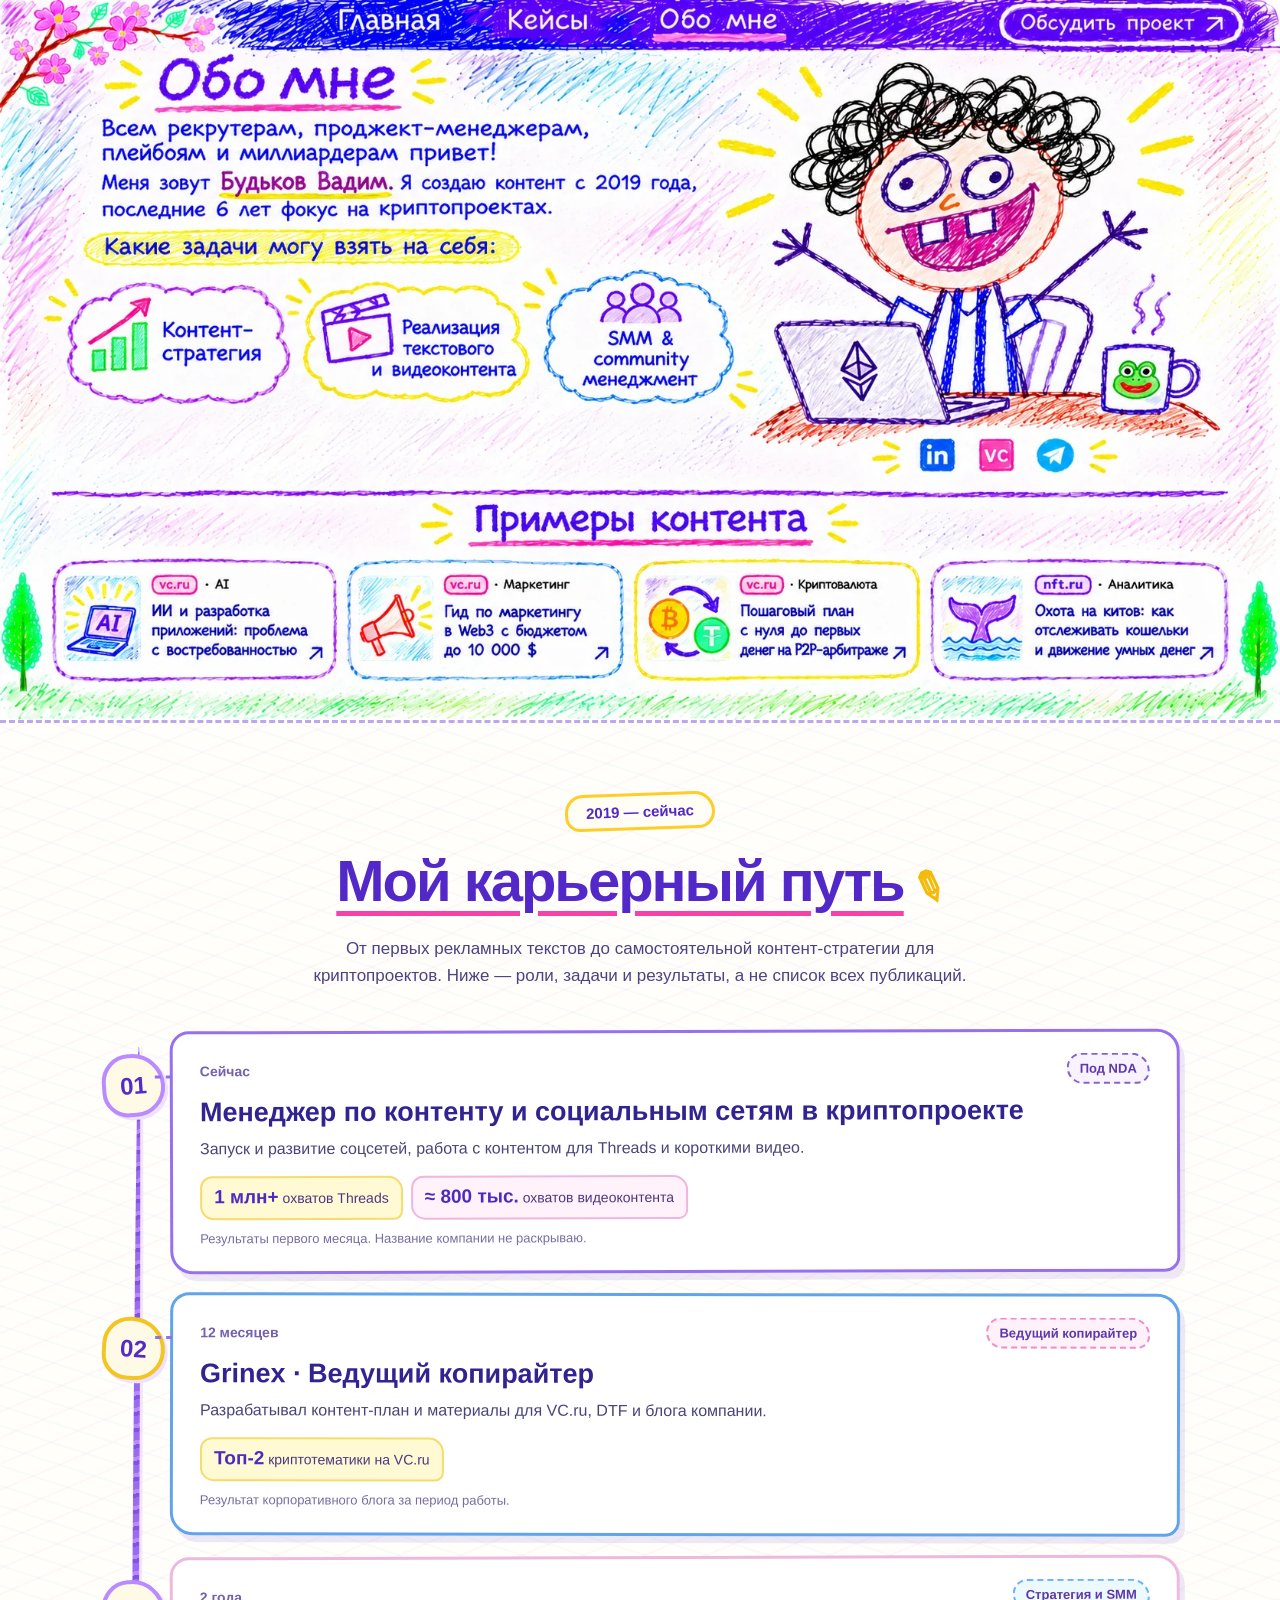
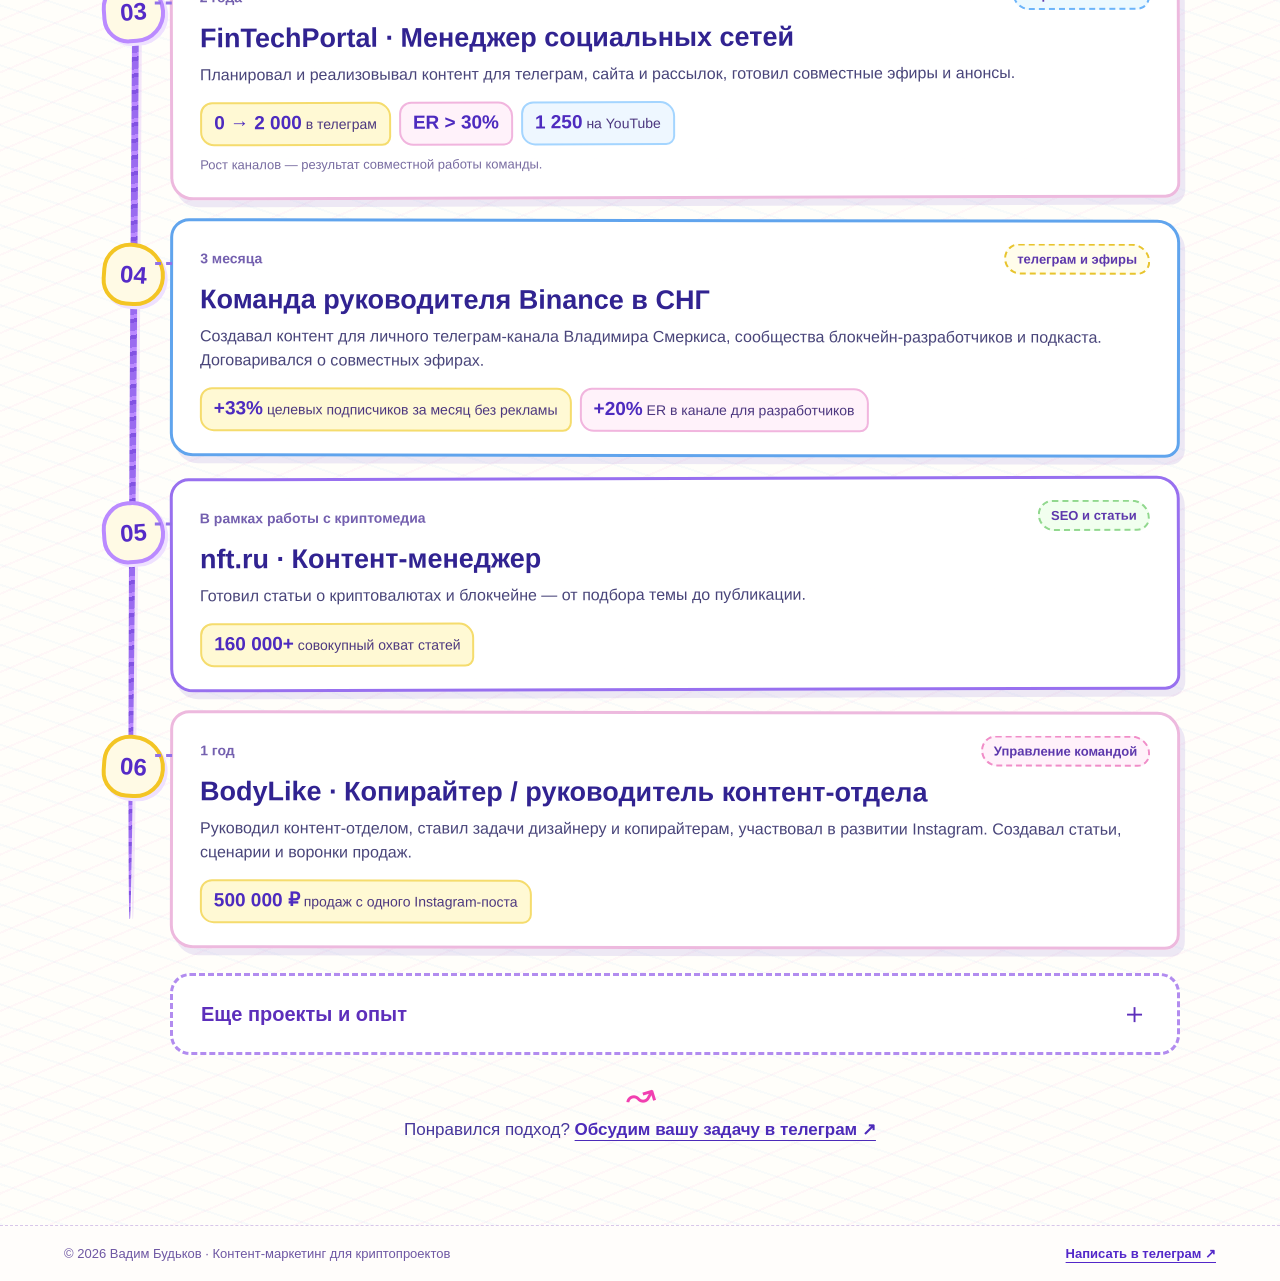
==== about.html @ e8dae029 "seo: use Russian-language job title in structured Person data" ====
<!doctype html><html lang="ru"><head><meta charset="utf-8"><meta name="viewport" content="width=device-width, initial-scale=1"><meta name="theme-color" content="#5630cd"><link rel="icon" type="image/svg+xml" href="assets/favicon.svg"><meta name="robots" content="index,follow,max-image-preview:large"><title>Обо мне — Вадим Будьков | Контент-стратег для криптопроектов</title><meta name="description" content="Вадим Будьков: контент с 2019 года, опыт работы с криптопроектами. Контент-стратегия, создание текстов и видео, SMM и комьюнити. Примеры публикаций на vc.ru и NFT.ru."><meta property="og:type" content="website"><meta property="og:locale" content="ru_RU"><meta property="og:title" content="Обо мне — Вадим Будьков | Контент-стратег для криптопроектов"><meta property="og:description" content="Вадим Будьков: контент с 2019 года, опыт работы с криптопроектами. Контент-стратегия, создание текстов и видео, SMM и комьюнити. Примеры публикаций на vc.ru и NFT.ru."><meta name="twitter:card" content="summary_large_image"><meta property="og:image" content="https://vaxatovich.github.io/vadimbudkov/assets/about-art.webp"><meta property="og:url" content="https://vaxatovich.github.io/vadimbudkov/about.html"><link rel="canonical" href="https://vaxatovich.github.io/vadimbudkov/about.html"><link rel="preload" href="assets/about-art.webp" as="image" media="(min-width: 821px)"><link rel="stylesheet" href="styles.css"><script type="application/ld+json">{"@context":"https://schema.org","@type":"Person","name":"Вадим Будьков","alternateName":"Вадим","jobTitle":"Контент-стратег и специалист по социальным сетям","description":"Специалист по контент-маркетингу и SMM для криптопроектов. Создает контент с 2019 года.","knowsAbout":["Криптовалюты","Контент-стратегия","SEO","GEO","SMM","Управление сообществом"],"sameAs":["https://t.me/borisaguero","https://www.linkedin.com/in/vadim-budkov-2aa100133/","https://vc.ru/id419424"]}</script><script type="application/ld+json">{"@context":"https://schema.org","@type":"ProfilePage","name":"Обо мне — Вадим Будьков","inLanguage":"ru-RU","hasPart":[{"@type":"CreativeWork","name":"ИИ и разработка приложений: проблема с востребованностью","url":"https://vc.ru/ai/2977378-ii-i-razrabotka-prilozheniy-problema-s-vostrebovannostyu"},{"@type":"CreativeWork","name":"Гид по маркетингу в Web3 с бюджетом до $10 000","url":"https://vc.ru/marketing/2788268-gid-po-marketingu-v-web3-s-byudjetom-do-10-000"},{"@type":"CreativeWork","name":"Пошаговый план с нуля до первых денег на P2P-арбитраже","url":"https://vc.ru/crypto/685261-poshagovyi-plan-s-nulya-do-pervyh-deneg-na-p2p-arbitrazhe"},{"@type":"CreativeWork","name":"Охота на китов: как отслеживать кошельки и движение умных денег","url":"https://nft.ru/article/okhota-na-kitov-kak-otslezhivat-koshelki-i-dvizhenie-umnykh-deneg-975"}],"mainEntity":{"@type":"Person","name":"Вадим Будьков","sameAs":["https://t.me/borisaguero","https://www.linkedin.com/in/vadim-budkov-2aa100133/","https://vc.ru/id419424"]}}</script></head><body>
<a class="skip-link" href="#main">К содержимому</a><main id="main">
<section class="desktop-art" aria-label="Обо мне — рисованная страница">
 <img class="art" src="assets/about-art.webp" width="1672" height="941" fetchpriority="high" alt="" aria-hidden="true">
 <div class="sr-only"><h1>Обо мне — Вадим Будьков</h1><p>Всем рекрутерам, проджект-менеджерам, плейбоям и миллиардерам привет! Меня зовут Будьков Вадим. Я создаю контент с 2019 года, последние 6 лет фокус на криптопроектах.</p><h2>Какие задачи могу взять на себя</h2><ul><li>Контент-стратегия</li><li>Реализация текстового и видеоконтента</li><li>SMM и community менеджмент</li></ul><h2>Примеры контента</h2><p><a href="https://vc.ru/ai/2977378-ii-i-razrabotka-prilozheniy-problema-s-vostrebovannostyu">ИИ и разработка приложений: проблема с востребованностью</a></p><p><a href="https://vc.ru/marketing/2788268-gid-po-marketingu-v-web3-s-byudjetom-do-10-000">Гид по маркетингу в Web3 с бюджетом до $10 000</a></p><p><a href="https://vc.ru/crypto/685261-poshagovyi-plan-s-nulya-do-pervyh-deneg-na-p2p-arbitrazhe">Пошаговый план с нуля до первых денег на P2P-арбитраже</a></p><p><a href="https://nft.ru/article/okhota-na-kitov-kak-otslezhivat-koshelki-i-dvizhenie-umnykh-deneg-975">Охота на китов: как отслеживать кошельки и движение умных денег</a></p></div>
 <nav aria-label="Основная навигация"><a class="hit hit-home" style="--x:25.4187%;--y:0.0000%;--w:12.7990%;--h:7.6514%;" href="index.html" aria-label="Главная страница" ><span class="sr-only">Главная страница</span></a>
<a class="hit hit-cases" style="--x:38.8158%;--y:0.0000%;--w:11.1244%;--h:7.6514%;" href="about.html#samples" aria-label="Примеры контента (кейсы в подготовке)" ><span class="sr-only">Примеры контента (кейсы в подготовке)</span></a>
<a class="hit hit-about" style="--x:50.2990%;--y:0.0000%;--w:11.7823%;--h:7.6514%;" href="about.html" aria-label="Обо мне" ><span class="sr-only">Обо мне</span></a>
<a class="hit hit-top-cta" style="--x:76.6746%;--y:0.0000%;--w:20.6340%;--h:7.6514%;" href="https://t.me/borisaguero" aria-label="Обсудить проект в телеграм" target="_blank" rel="noopener noreferrer"><span class="sr-only">Обсудить проект в телеграм</span></a></nav>
 <a class="hit hit-social-linkedin" style="--x:70.0957%;--y:58.5547%;--w:3.9474%;--h:7.2264%;" href="https://www.linkedin.com/in/vadim-budkov-2aa100133/" aria-label="LinkedIn Вадима Будькова" target="_blank" rel="noopener noreferrer"><span class="sr-only">LinkedIn Вадима Будькова</span></a>
 <a class="hit hit-social-vc" style="--x:74.4617%;--y:58.2359%;--w:4.7249%;--h:7.7577%;" href="https://vc.ru/id419424" aria-label="Блог на vc.ru" target="_blank" rel="noopener noreferrer"><span class="sr-only">Блог на vc.ru</span></a>
 <a class="hit hit-social-telegram" style="--x:78.9474%;--y:58.3422%;--w:5.7416%;--h:7.9702%;" href="https://t.me/borisaguero" aria-label="телеграм Вадима Будькова" target="_blank" rel="noopener noreferrer"><span class="sr-only">телеграм Вадима Будькова</span></a>
 <a class="hit hit-article-1" style="--x:3.8876%;--y:76.5143%;--w:22.4282%;--h:17.2157%;" href="https://vc.ru/ai/2977378-ii-i-razrabotka-prilozheniy-problema-s-vostrebovannostyu" aria-label="Открыть публикацию: ИИ и разработка приложений: проблема с востребованностью" target="_blank" rel="noopener noreferrer"><span class="sr-only">Открыть публикацию: ИИ и разработка приложений: проблема с востребованностью</span></a><a class="hit hit-article-2" style="--x:26.4354%;--y:76.0893%;--w:22.1292%;--h:17.8533%;" href="https://vc.ru/marketing/2788268-gid-po-marketingu-v-web3-s-byudjetom-do-10-000" aria-label="Открыть публикацию: Гид по маркетингу в Web3 с бюджетом до $10 000" target="_blank" rel="noopener noreferrer"><span class="sr-only">Открыть публикацию: Гид по маркетингу в Web3 с бюджетом до $10 000</span></a><a class="hit hit-article-3" style="--x:48.8636%;--y:76.1955%;--w:22.6077%;--h:17.8533%;" href="https://vc.ru/crypto/685261-poshagovyi-plan-s-nulya-do-pervyh-deneg-na-p2p-arbitrazhe" aria-label="Открыть публикацию: Пошаговый план с нуля до первых денег на P2P-арбитраже" target="_blank" rel="noopener noreferrer"><span class="sr-only">Открыть публикацию: Пошаговый план с нуля до первых денег на P2P-арбитраже</span></a><a class="hit hit-article-4" style="--x:71.5909%;--y:76.0893%;--w:23.9833%;--h:17.8533%;" href="https://nft.ru/article/okhota-na-kitov-kak-otslezhivat-koshelki-i-dvizhenie-umnykh-deneg-975" aria-label="Открыть публикацию: Охота на китов: как отслеживать кошельки и движение умных денег" target="_blank" rel="noopener noreferrer"><span class="sr-only">Открыть публикацию: Охота на китов: как отслеживать кошельки и движение умных денег</span></a>
</section>
<section class="mobile-screen about-screen" aria-labelledby="about-title">
 <nav class="mobile-nav" aria-label="Главное меню"><a href="index.html" >Главная</a><a href="about.html#samples">Кейсы</a><a href="about.html" aria-current="page">Обо мне</a><a href="https://t.me/borisaguero" class="top-contact" target="_blank" rel="noopener noreferrer" aria-label="Обсудить проект в телеграм">↗</a></nav>
 <div class="mobile-inner">
 <h1 id="about-title">Обо мне <span class="title-spark" aria-hidden="true">✳</span></h1>
 <p>Всем рекрутерам, проджект-менеджерам, плейбоям и миллиардерам привет!</p>
 <p>Меня зовут <strong>Будьков Вадим</strong>. Я создаю контент с 2019 года, последние 6 лет фокус на криптопроектах.</p>
 <h2 class="highlight">Какие задачи могу взять на себя:</h2>
 <div class="service-pills"><div class="service-pill purple">Контент-стратегия</div><div class="service-pill yellow">Текстовый и видеоконтент</div><div class="service-pill blue">SMM &amp; community менеджмент</div></div>
 <div class="portrait about-portrait"><img src="assets/about-portrait.webp" width="634" height="479" alt="Нарочито смешной детский рисунок Вадима с черными кудрями, за ноутбуком и чашкой с Pepe"></div>
 <div class="socials" aria-label="Социальные сети и контакты"><a href="https://www.linkedin.com/in/vadim-budkov-2aa100133/" target="_blank" rel="noopener noreferrer" aria-label="LinkedIn Вадима Будькова" title="LinkedIn"><svg viewBox="0 0 24 24" aria-hidden="true" fill="currentColor"><path d="M20.4 2H3.6C2.7 2 2 2.7 2 3.6v16.8c0 .9.7 1.6 1.6 1.6h16.8c.9 0 1.6-.7 1.6-1.6V3.6c0-.9-.7-1.6-1.6-1.6ZM8 18.7H4.8V9H8v9.7ZM6.4 7.7a1.9 1.9 0 1 1 0-3.8 1.9 1.9 0 0 1 0 3.8Zm12.3 11h-3.2V14c0-1.1 0-2.5-1.5-2.5s-1.8 1.2-1.8 2.4v4.8H9V9h3v1.3h.1c.4-.8 1.5-1.5 2.9-1.5 3.1 0 3.7 2 3.7 4.5v5.4Z"/></svg></a><a href="https://vc.ru/id419424" target="_blank" rel="noopener noreferrer" aria-label="Профиль Вадима на VC.ru" title="vc.ru"><svg viewBox="0 0 24 24" aria-hidden="true"><rect x="1" y="1" width="22" height="22" rx="6" fill="currentColor"/><text x="12" y="16" text-anchor="middle" fill="white" font-size="11" font-weight="bold" font-family="Arial,sans-serif">vc</text></svg></a><a href="https://t.me/borisaguero" target="_blank" rel="noopener noreferrer" aria-label="Написать Вадиму в телеграм" title="телеграм"><svg viewBox="0 0 24 24" aria-hidden="true" fill="currentColor"><path d="m21.5 3.1-3.4 16c-.3 1.1-.9 1.4-1.8.9l-5.1-3.8-2.4 2.3c-.3.3-.6.5-1.1.5l.4-5.2L17.6 5c.4-.4-.1-.6-.6-.3L5.5 12 .5 10.4C-.6 10.1-.6 9.3.8 8.8L20 1.8c.9-.3 1.8.2 1.5 1.3Z"/></svg></a></div>
 <section class="samples" id="samples" aria-labelledby="samples-title"><h2 id="samples-title">Примеры контента</h2><div class="article-grid"><a class="article-card pink" href="https://vc.ru/ai/2977378-ii-i-razrabotka-prilozheniy-problema-s-vostrebovannostyu" target="_blank" rel="noopener noreferrer"><div class="article-icon"><svg viewBox="0 0 72 72" fill="none" aria-hidden="true"><rect x="10" y="15" width="52" height="40" rx="4" stroke="#5137ce" stroke-width="4"/><path d="M5 60h62M22 27l6 12m0-12-6 12m18-12v12m9-12v12" stroke="#f343a5" stroke-width="4" stroke-linecap="round"/><path d="M36 55v5" stroke="#5137ce" stroke-width="4"/></svg></div><div class="article-info"><span class="article-category">vc.ru · ИИ</span><h3>ИИ и разработка приложений: проблема с востребованностью</h3></div><span class="arr" aria-hidden="true">↗</span></a>
<a class="article-card blue" href="https://vc.ru/marketing/2788268-gid-po-marketingu-v-web3-s-byudjetom-do-10-000" target="_blank" rel="noopener noreferrer"><div class="article-icon"><svg viewBox="0 0 72 72" fill="none" aria-hidden="true"><path d="M11 31 51 18v36L11 42Z" stroke="#fc3e6d" stroke-width="5" stroke-linejoin="round"/><path d="M51 26c9 3 9 16 0 20M16 45l5 15" stroke="#f7b913" stroke-width="5" stroke-linecap="round"/></svg></div><div class="article-info"><span class="article-category">vc.ru · Маркетинг</span><h3>Гид по маркетингу в Web3 с бюджетом до $10 000</h3></div><span class="arr" aria-hidden="true">↗</span></a>
<a class="article-card yellow" href="https://vc.ru/crypto/685261-poshagovyi-plan-s-nulya-do-pervyh-deneg-na-p2p-arbitrazhe" target="_blank" rel="noopener noreferrer"><div class="article-icon"><svg viewBox="0 0 72 72" fill="none" aria-hidden="true"><circle cx="25" cy="30" r="18" stroke="#f4ab19" stroke-width="5"/><circle cx="48" cy="48" r="16" stroke="#16b878" stroke-width="5"/><text x="19" y="36" font-size="20" fill="#d5840a">₿</text><text x="40" y="54" font-size="17" fill="#16b878">₮</text></svg></div><div class="article-info"><span class="article-category">vc.ru · Криптовалюта</span><h3>Пошаговый план с нуля до первых денег на P2P-арбитраже</h3></div><span class="arr" aria-hidden="true">↗</span></a>
<a class="article-card purple" href="https://nft.ru/article/okhota-na-kitov-kak-otslezhivat-koshelki-i-dvizhenie-umnykh-deneg-975" target="_blank" rel="noopener noreferrer"><div class="article-icon"><svg viewBox="0 0 72 72" fill="none" aria-hidden="true"><path d="M35 45c-7-5-13-5-19-11-5-5-7-12-5-20 12 2 19 9 24 21 5-12 14-19 25-21 2 9-1 17-7 22-5 4-12 6-18 9Z" stroke="#703bd2" stroke-width="4" stroke-linejoin="round"/><path d="M8 54c12 7 18-7 28 0s18 6 28 0M7 64c13 7 20-7 30 0 9 7 18 5 27-1" stroke="#1da6dd" stroke-width="4" stroke-linecap="round"/></svg></div><div class="article-info"><span class="article-category">nft.ru · Аналитика</span><h3>Охота на китов: как отслеживать кошельки и движение умных денег</h3></div><span class="arr" aria-hidden="true">↗</span></a></div></section>
 </div>
</section>
<section class="career" id="career" aria-labelledby="career-heading">
  <div class="career-paper">
    <div class="career-heading-block">
      <span class="career-overline">2019 — сейчас</span>
      <h2 id="career-heading">Мой карьерный путь<span class="career-pencil" aria-hidden="true">✎</span></h2>
      <p>От первых рекламных текстов до самостоятельной контент-стратегии для криптопроектов. Ниже — роли, задачи и результаты, а не список всех публикаций.</p>
    </div>
    <ol class="career-steps">
      <li class="career-step nda">
        <div class="career-number" aria-hidden="true">01</div>
        <article class="career-card">
          <div class="career-topline"><span class="career-period">Сейчас</span><span class="career-tag violet">Под NDA</span></div>
          <h3>Менеджер по контенту и социальным сетям в криптопроекте</h3>
          <p>Запуск и развитие соцсетей, работа с контентом для Threads и короткими видео.</p>
          <div class="career-highlights"><span><strong>1 млн+</strong> охватов Threads</span><span><strong>≈ 800 тыс.</strong> охватов видеоконтента</span></div>
          <p class="career-small">Результаты первого месяца. Название компании не раскрываю.</p>
        </article>
      </li>
      <li class="career-step">
        <div class="career-number" aria-hidden="true">02</div>
        <article class="career-card">
          <div class="career-topline"><span class="career-period">12 месяцев</span><span class="career-tag pink">Ведущий копирайтер</span></div>
          <h3>Grinex · Ведущий копирайтер</h3>
          <p>Разрабатывал контент-план и материалы для VC.ru, DTF и блога компании.</p>
          <div class="career-highlights"><span><strong>Топ-2</strong> криптотематики на VC.ru</span></div>
          <p class="career-small">Результат корпоративного блога за период работы.</p>
        </article>
      </li>
      <li class="career-step">
        <div class="career-number" aria-hidden="true">03</div>
        <article class="career-card">
          <div class="career-topline"><span class="career-period">2 года</span><span class="career-tag blue">Стратегия и SMM</span></div>
          <h3>FinTechPortal · Менеджер социальных сетей</h3>
          <p>Планировал и реализовывал контент для телеграм, сайта и рассылок, готовил совместные эфиры и анонсы.</p>
          <div class="career-highlights"><span><strong>0 → 2 000</strong> в телеграм</span><span><strong>ER &gt; 30%</strong></span><span><strong>1 250</strong> на YouTube</span></div>
          <p class="career-small">Рост каналов — результат совместной работы команды.</p>
        </article>
      </li>
      <li class="career-step">
        <div class="career-number" aria-hidden="true">04</div>
        <article class="career-card">
          <div class="career-topline"><span class="career-period">3 месяца</span><span class="career-tag yellow">телеграм и эфиры</span></div>
          <h3>Команда руководителя Binance в СНГ</h3>
          <p>Создавал контент для личного телеграм-канала Владимира Смеркиса, сообщества блокчейн-разработчиков и подкаста. Договаривался о совместных эфирах.</p>
          <div class="career-highlights"><span><strong>+33%</strong> целевых подписчиков за месяц без рекламы</span><span><strong>+20%</strong> ER в канале для разработчиков</span></div>
        </article>
      </li>
      <li class="career-step">
        <div class="career-number" aria-hidden="true">05</div>
        <article class="career-card">
          <div class="career-topline"><span class="career-period">В рамках работы с криптомедиа</span><span class="career-tag green">SEO и статьи</span></div>
          <h3>nft.ru · Контент-менеджер</h3>
          <p>Готовил статьи о криптовалютах и блокчейне — от подбора темы до публикации.</p>
          <div class="career-highlights"><span><strong>160 000+</strong> совокупный охват статей</span></div>
        </article>
      </li>
      <li class="career-step">
        <div class="career-number" aria-hidden="true">06</div>
        <article class="career-card">
          <div class="career-topline"><span class="career-period">1 год</span><span class="career-tag pink">Управление командой</span></div>
          <h3>BodyLike · Копирайтер / руководитель контент-отдела</h3>
          <p>Руководил контент-отделом, ставил задачи дизайнеру и копирайтерам, участвовал в развитии Instagram. Создавал статьи, сценарии и воронки продаж.</p>
          <div class="career-highlights"><span><strong>500 000 ₽</strong> продаж с одного Instagram-поста</span></div>
        </article>
      </li>
    </ol>
    <details class="career-more">
      <summary>Еще проекты и опыт <span aria-hidden="true">＋</span></summary>
      <div class="career-extra">
        <article><h3>Криптовалютный телеграм-канал · Контент-менеджер</h3><p>10 месяцев. Ежедневные новости, дайджесты, образовательные материалы и подборки. Один пост привел более 50 новых подписчиков при примерно 1 000 просмотров в неделю.</p></article>
        <article><h3>Platilka · Контент-менеджер</h3><p>телеграм-публикации, иллюстрации и подбор каналов для посевов.</p></article>
        <article><h3>Garantex Academy · Копирайтер</h3><p>Тексты для рекламных креативов, чат-ботов и вебинарных воронок.</p></article>
        <article><h3>NFT Gems · Автор контента</h3><p>Обзоры и обучающие публикации об NFT, коллаборации с проектами для развития сообщества.</p></article>
        <article><h3>RD digital · Копирайтер</h3><p>7 месяцев. Контент для агентства, работавшего с онлайн-школами и блокчейн-проектами. Реклама и воронки продаж.</p></article>
      </div>
    </details>
    <div class="career-end"><span class="career-loop" aria-hidden="true">↝</span><p>Понравился подход? <a href="https://t.me/borisaguero" target="_blank" rel="noopener noreferrer">Обсудим вашу задачу в телеграм ↗</a></p></div>
  </div>
</section>
</main><footer class="footer"><span>© 2026 Вадим Будьков · Контент-маркетинг для криптопроектов</span><a href="https://t.me/borisaguero" target="_blank" rel="noopener noreferrer">Написать в телеграм ↗</a></footer></body></html>
---- styles.css ----
:root{--purple:#5328c9;--deep:#35248d;--pink:#f442a8;--yellow:#f7d82c;--blue:#2886e4;--paper:#fffaf9;--ink:#332185;--brown:#bf6745}
*{box-sizing:border-box}html{scroll-behavior:smooth}body{margin:0;background:var(--paper);font-family:'Comic Neue','Comic Sans MS','Trebuchet MS',sans-serif;color:var(--ink)}a{color:inherit}a:focus-visible{outline:4px dashed #f3aa06;outline-offset:3px}img{max-width:100%}.skip-link{position:absolute;z-index:1000;transform:translateY(-170%);background:#fff;padding:12px 24px;border-radius:12px}.skip-link:focus{transform:translateY(0)}.sr-only{position:absolute!important;width:1px!important;height:1px!important;padding:0!important;margin:-1px!important;overflow:hidden!important;clip:rect(0,0,0,0)!important;white-space:nowrap!important;border:0!important}
.desktop-art{position:relative;width:100%;line-height:0;background:var(--paper)}.desktop-art .art{width:100%;height:auto;display:block}.hit{position:absolute;left:var(--x);top:var(--y);width:var(--w);height:var(--h);z-index:3;border-radius:8px;cursor:pointer;line-height:normal;text-decoration:none}.hit:hover{box-shadow:inset 0 0 0 2px rgba(88,43,203,.58);background:rgba(254,254,255,.10)}.hit:focus-visible{outline:5px dashed #ffcf00;outline-offset:-3px;background:rgba(255,255,255,.2)}
.mobile-screen{display:none}.text-tail{border-top:2px solid #bc92ea;background:#fffdfb;padding:20px 24px}.tail-inner{max-width:1160px;margin:auto;display:flex;align-items:center;justify-content:space-between;gap:24px}.tail-inner p{font-size:14px;margin:0;line-height:1.6}.tail-inner a{white-space:nowrap;color:var(--purple);font-weight:800;text-underline-offset:3px}.tail-inner h2{font-size:19px;margin:0 0 8px}.about-tail .tail-inner{display:block}.about-tail .compact-links{display:grid;grid-template-columns:repeat(2,1fr);gap:8px 24px;margin-top:10px}.about-tail .compact-links a{white-space:normal;font-size:13px;font-weight:600}
.footer{display:flex;justify-content:space-between;gap:18px;align-items:center;border-top:1px dashed #d8c7ea;padding:20px max(24px,5vw);font-size:13px;background:#fffdfb;color:#6e57a3}.footer a{color:var(--purple);font-weight:700;text-underline-offset:4px}
@media(min-width:1600px){.desktop-art{max-width:2000px;margin:auto;box-shadow:0 20px 60px rgba(59,36,132,.07)}}
@media(max-width:820px){
 .desktop-art{display:none}.mobile-screen{display:block;overflow:hidden;position:relative;background:repeating-linear-gradient(16deg,rgba(104,168,252,.075) 0 2px,transparent 2px 12px),repeating-linear-gradient(-21deg,rgba(235,119,213,.065) 0 2px,transparent 2px 14px),linear-gradient(165deg,#fffefe 6%,#f9f6ff 49%,#fffdf8 100%)}
 .mobile-nav{display:flex;align-items:center;justify-content:space-between;gap:12px;min-height:66px;padding:9px 18px;color:#fff;background:repeating-linear-gradient(-7deg,#5428ca 0 3px,#4824b3 3px 5px,#5d39d0 5px 9px);font-weight:800;font-size:clamp(13px,3.3vw,18px);line-height:1.15;white-space:nowrap}
 .mobile-nav a{text-decoration:none;position:relative}.mobile-nav a[aria-current='page']::after{content:'';position:absolute;height:3px;left:0;bottom:-7px;right:0;background:var(--pink);transform:rotate(-1deg);border-radius:12px}.mobile-nav .top-contact{display:inline-grid;place-items:center;border:2px solid #fff;border-radius:40px;font-size:19px;width:35px;height:35px;flex:0 0 auto}
 .mobile-inner{padding:26px 22px 34px;max-width:660px;margin:0 auto}.mobile-title h1,.mobile-inner>h1{margin:4px 0 12px;font-size:clamp(33px,8.4vw,58px);color:var(--purple);line-height:1.13;letter-spacing:-.04em;text-wrap:balance;font-weight:900;text-shadow:1px 1px 0 rgba(99,59,206,.2)}
 .mobile-title h1 em{color:var(--pink);font-style:normal}.underline{height:9px;background:var(--yellow);border-radius:100% 34% 80% 18%;width:82%;transform:rotate(-1deg);margin:0 0 23px 10%}.mobile-title p{font-size:clamp(19px,4.4vw,24px);line-height:1.3;margin:0 0 24px;color:#3242a3;font-weight:650}
 .button-row{display:flex;gap:12px;flex-wrap:wrap}.drawn-button{border:3px solid var(--purple);color:var(--purple);border-radius:999px;background:rgba(255,255,255,.86);padding:10px 15px;font-weight:900;text-decoration:none;font-size:16px;box-shadow:2px 3px 0 rgba(77,41,169,.13);transform:rotate(-.5deg)}.drawn-button.fill{background:var(--purple);color:#fff}.drawn-button:hover{transform:translateY(-2px) rotate(.3deg)}
 .portrait{margin:25px -22px 0}.portrait img{width:100%;display:block;object-fit:cover;object-position:center}.home-portrait img{aspect-ratio:1.8;object-fit:contain;max-height:none}.home-portrait figcaption{font-size:17px;text-align:center;margin:12px 0;color:var(--purple);font-weight:900}.home-portrait figcaption span{color:var(--pink)}.scribble-galt{margin:14px 0 0;font-size:17px;text-align:center;transform:rotate(-3deg);color:#5a31cb}.scribble-galt del{text-decoration-color:#ef3772;text-decoration-thickness:3px}
 .about-screen>.mobile-inner{padding-top:28px}.about-screen .mobile-inner>h1{text-decoration:underline;text-decoration-color:var(--pink);text-decoration-thickness:4px;text-underline-offset:10px;margin-bottom:24px}.about-screen .mobile-inner p{color:#1f46a9;line-height:1.35;font-weight:650;font-size:clamp(17px,4vw,20px);margin:0 0 13px}.title-spark{font-size:.45em;color:#f2c900;vertical-align:middle}.highlight{font-size:21px;color:var(--purple);display:table;background:linear-gradient(transparent 40%,#f8e12a 40%,#f9df30 83%,transparent 83%);margin:25px 0 16px;font-weight:850;line-height:1.4}
 .service-pills{display:grid;grid-template-columns:1fr;gap:11px}.service-pill{border:3px solid;border-radius:26px 31px 25px 23px;background:rgba(255,255,255,.85);padding:10px 17px;font-size:18px;font-weight:800;line-height:1.3}.service-pill.purple{border-color:#a66af5;transform:rotate(-1deg)}.service-pill.yellow{border-color:#edc822;transform:rotate(.5deg)}.service-pill.blue{border-color:#45a8f2;transform:rotate(-.4deg)}
 .about-portrait{margin:20px -17px 0;border-radius:14px;overflow:hidden}.about-portrait img{display:block;width:100%;aspect-ratio:1.27;object-fit:cover;object-position:center}.socials{display:flex;justify-content:center;align-items:center;gap:16px;margin:6px 0 35px}.socials a{display:grid;place-items:center;width:40px;height:40px;color:var(--purple);background:#fff;border:2px solid #cab2ff;border-radius:13px;box-shadow:2px 2px 0 #e9def9}.socials a:nth-child(2){color:#ef379f}.socials a:nth-child(3){color:#23a8e3}.socials svg{width:25px;height:25px}
 .samples{margin-top:24px;border-top:3px solid #8e5fee;padding-top:19px}.samples h2{text-align:center;color:var(--purple);font-size:clamp(28px,7vw,39px);text-decoration:underline;text-decoration-color:var(--pink);text-underline-offset:9px;margin:8px 0 30px}.article-grid{display:grid;grid-template-columns:1fr;gap:16px}.article-card{display:grid;grid-template-columns:72px 1fr 18px;align-items:center;gap:13px;text-decoration:none;color:#272092;line-height:1.22;padding:13px 12px;border:3px solid #8953eb;border-radius:16px 20px 15px 19px;background:#fff;box-shadow:3px 4px 0 rgba(77,39,156,.1);min-height:108px;transition:transform .15s}.article-card:hover{transform:translateY(-4px) rotate(.3deg)}.article-card.blue{border-color:#3997e7}.article-card.yellow{border-color:#e2c12f}.article-card.pink{border-color:#f36bc4}.article-icon{width:72px;height:72px;border-radius:11px;background:repeating-linear-gradient(25deg,#effaff 0 3px,#fbf8ff 3px 11px);padding:6px}.article-icon svg{width:100%;height:100%}.article-category{display:inline-block;font-size:12px;font-weight:750;color:#dc3899;margin-bottom:5px}.article-info h3{font-size:16px;font-weight:800;line-height:1.22;margin:0}.article-card .arr{font-size:26px;align-self:end;color:var(--purple)}
 .text-tail{padding:20px}.tail-inner{display:block}.tail-inner p{margin:0 0 10px}.about-tail .compact-links{grid-template-columns:1fr}.text-tail{display:none}
 .footer{flex-direction:column;text-align:center;gap:6px;padding:25px 14px;font-size:12px}
}
@media(max-width:365px){.mobile-nav{padding:9px 10px;gap:7px;font-size:12px}.mobile-inner{padding-left:16px;padding-right:16px}.article-card{grid-template-columns:58px 1fr 14px;gap:8px;padding:10px}.article-icon{width:58px;height:58px}.article-info h3{font-size:14px}.service-pill{font-size:16px}}
@media(prefers-reduced-motion:reduce){html{scroll-behavior:auto}*,*::before,*::after{transition:none!important;animation:none!important}}

.preview-page[hidden]{display:none!important}
/* Career route: a continuous hand-drawn chapter following the approved About illustration. */
.career{--career-ink:#4833b8;--career-lilac:#8762ef;position:relative;isolation:isolate;padding:70px 20px 85px;background:#fffefa;overflow:hidden;border-top:3px dashed #bea6ed;}
.career::before{content:"";position:absolute;inset:0;z-index:-1;background:repeating-linear-gradient(18deg,rgba(98,174,242,.045) 0px,rgba(98,174,242,.045) 2px,transparent 2px,transparent 19px),repeating-linear-gradient(-23deg,rgba(245,89,193,.043) 0px,rgba(245,89,193,.043) 2px,transparent 2px,transparent 24px)}
.career-paper{max-width:1080px;margin:auto}
.career-heading-block{text-align:center;max-width:800px;margin:0 auto 41px}
.career-overline{display:inline-block;padding:7px 18px;border:3px solid #ffcd27;border-radius:24px 27px 22px 20px;color:var(--purple);font-weight:900;font-size:15px;background:#fffdf4;transform:rotate(-2deg)}
.career h2{font-family:'Comic Sans MS','Trebuchet MS',sans-serif;font-weight:900;line-height:1.15;color:var(--purple);font-size:clamp(36px,4.7vw,58px);letter-spacing:-.035em;margin:18px 0 14px;text-decoration:underline;text-decoration-color:var(--pink);text-decoration-thickness:5px;text-underline-offset:10px}
.career-pencil{font-size:.7em;display:inline-block;transform:rotate(20deg);margin-left:8px;color:#f3bb0a}
.career-heading-block p{font-size:17px;line-height:1.6;color:#4c4381;margin:20px auto 0;max-width:690px}
.career-steps{list-style:none;counter-reset:career;margin:0;padding:0 0 0 70px;position:relative;display:grid;gap:20px}
.career-steps::before{content:"";position:absolute;left:31px;top:17px;bottom:30px;width:7px;border-radius:36% 60% 42% 55%;background:repeating-linear-gradient(-12deg,#9a6bf0 0 8px,#8252e3 8px 12px,#ba89ff 12px 16px);box-shadow:3px 0 rgba(206,157,244,.25);transform:rotate(.4deg)}
.career-step{position:relative;min-width:0}
.career-number{position:absolute;left:-68px;top:24px;background:#fffae5;color:#552bc7;border:4px solid #ba8aff;width:63px;height:63px;display:flex;justify-content:center;align-items:center;border-radius:46% 55% 50% 43%;font-size:24px;font-weight:900;transform:rotate(-4deg);box-shadow:3px 3px 0 #efe1ff}
.career-step:nth-child(2n) .career-number{border-color:#f3c524;transform:rotate(4deg)}
.career-card{border:3px solid #9870ef;border-radius:19px 23px 15px 23px;background:rgba(255,255,255,.96);padding:21px 27px 22px;position:relative;box-shadow:5px 7px 0 rgba(120,89,197,.13);transform:rotate(-.16deg)}
.career-step:nth-child(2n) .career-card{border-color:#60a4ed;transform:rotate(.1deg)}
.career-step:nth-child(3n) .career-card{border-color:#edb9de}
.career-card:before{content:"";position:absolute;left:-18px;top:41px;width:17px;border-top:3px dashed #9271e8}
.career-topline{display:flex;align-items:center;justify-content:space-between;gap:10px;flex-wrap:wrap;margin-bottom:10px}
.career-period{font-size:14px;font-weight:800;color:#7460af}
.career-tag{font-size:13px;font-weight:900;display:inline-block;padding:6px 11px;border-radius:16px 20px 14px 18px;border:2px dashed #8363d4;color:#5d38ac;background:#f9f2ff}
.career-tag.pink{border-color:#f08dc8;background:#fff1fa}.career-tag.blue{border-color:#6cb4fa;background:#ecf9ff}.career-tag.yellow{border-color:#e8c42e;background:#fffdeb}.career-tag.green{border-color:#91d88e;background:#f1ffef}
.career-card h3{font-size:clamp(21px,2.2vw,27px);line-height:1.2;color:#312391;margin:0 0 9px;font-weight:900}
.career-card p{margin:0;font-size:16px;color:#49457a;line-height:1.5}
.career-card .career-small{font-size:13px;margin-top:9px;color:#786ca1}
.career-highlights{display:flex;gap:8px;flex-wrap:wrap;margin-top:15px}
.career-highlights span{padding:8px 12px 9px;font-size:14px;line-height:1.2;border-radius:12px 15px 9px 14px;background:#fff9d4;border:2px solid #f5dc6d;color:#4c377f}
.career-highlights span:nth-child(2){border-color:#f1b5de;background:#fff2fa}.career-highlights span:nth-child(3){border-color:#a4d5ff;background:#eef7ff}
.career-highlights strong{font-size:19px;font-weight:900;color:#4d2bbf;white-space:nowrap}
.career-more{margin:24px 0 15px 70px;border:3px dashed #b28cef;border-radius:20px;background:#fff;padding:0 18px}
.career-more summary{padding:18px 10px;cursor:pointer;font-size:20px;font-weight:900;color:#5d2fbb;list-style:none;display:flex;justify-content:space-between;align-items:center;gap:12px}
.career-more summary::-webkit-details-marker{display:none}.career-more summary span{font-size:29px;font-weight:400;transition:transform .2s}.career-more[open] summary span{transform:rotate(45deg)}
.career-extra{border-top:2px dashed #decafa;padding:10px 12px 17px;display:grid;grid-template-columns:repeat(2,minmax(0,1fr));gap:10px 26px}
.career-extra article{padding:10px 0}.career-extra h3{margin:0 0 7px;color:#322491;font-size:17px}.career-extra p{margin:0;font-size:14px;line-height:1.6;color:#675c8d}
.career-end{text-align:center;margin-top:27px;font-size:17px;color:#46369b}.career-end p{margin:0}.career-end a{color:#4c2bb9;font-weight:900;text-underline-offset:5px}.career-loop{display:block;color:#f13fb0;font-size:36px;line-height:.8;transform:rotate(-17deg);margin-bottom:8px}
@media(max-width:820px){.career{padding:50px 16px 57px}.career-heading-block{margin-bottom:29px}.career-heading-block p{font-size:15px}.career-steps{padding-left:41px;gap:19px}.career-steps::before{left:17px;width:5px}.career-number{width:42px;height:42px;font-size:15px;left:-45px;top:23px;border-width:3px}.career-card{padding:18px 16px 17px;border-width:3px;box-shadow:3px 4px 0 rgba(120,89,197,.12)}.career-card:before{left:-12px;width:10px}.career-topline{align-items:center}.career-card h3{font-size:20px}.career-card p{font-size:14px}.career-highlights{flex-direction:column;align-items:flex-start;gap:6px}.career-highlights span{font-size:13px}.career-highlights strong{font-size:17px}.career-more{margin-left:41px;padding:0 8px}.career-more summary{font-size:17px}.career-extra{grid-template-columns:1fr;padding-left:6px;padding-right:6px}.career-end{font-size:14px}}
@media(prefers-reduced-motion:reduce){.career-more summary span{transition:none}}
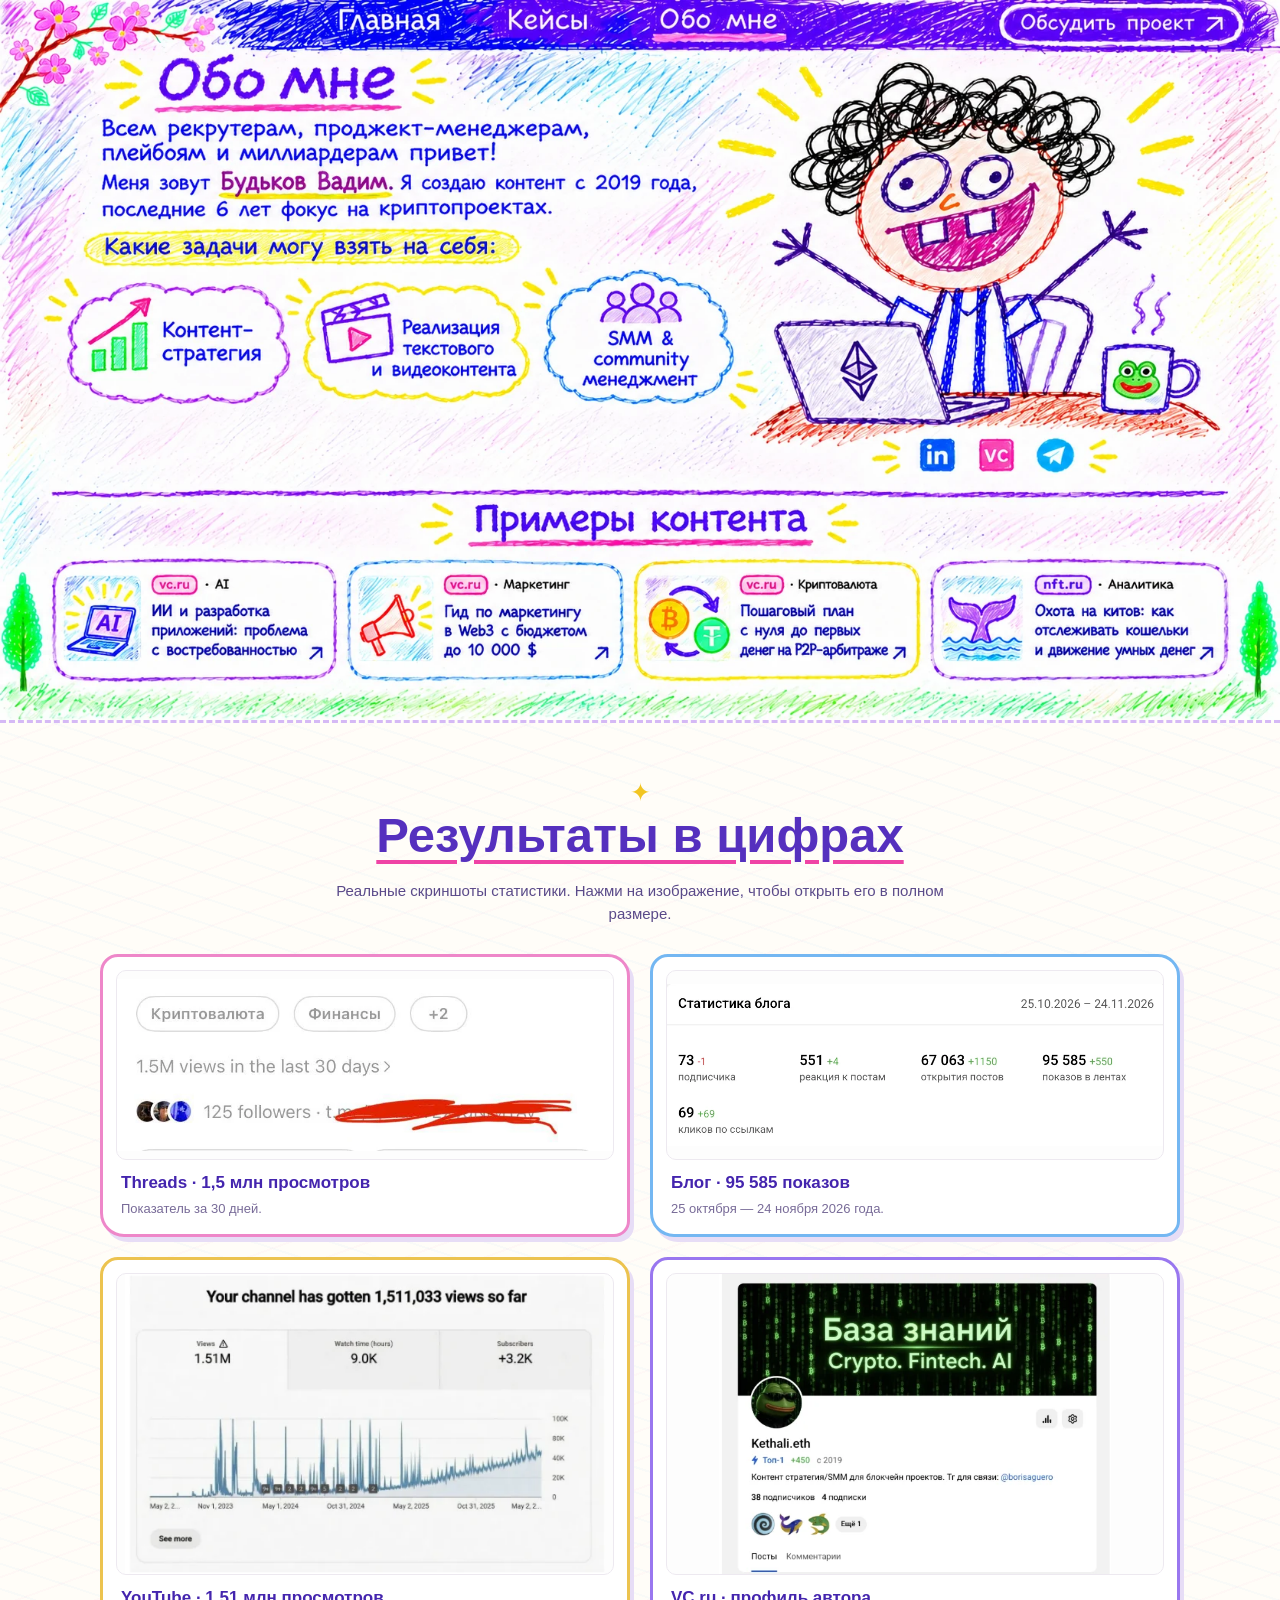
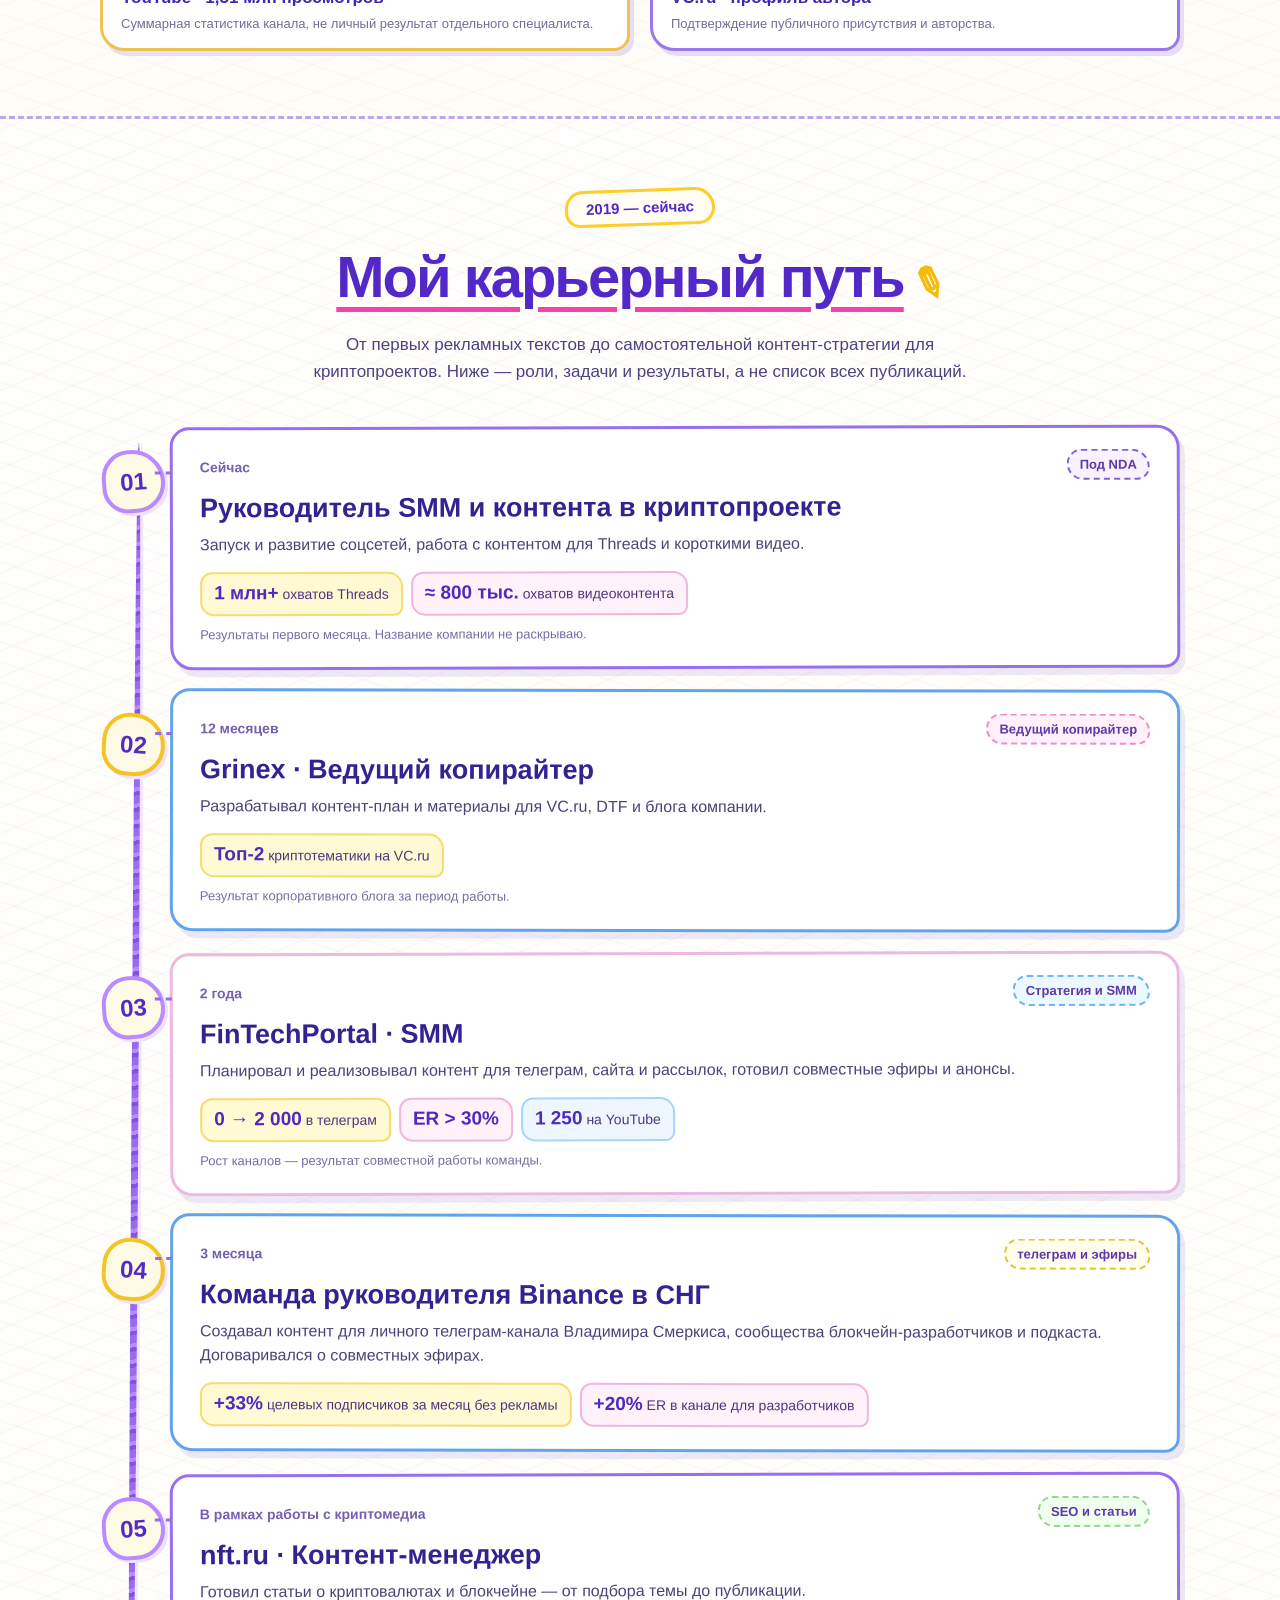
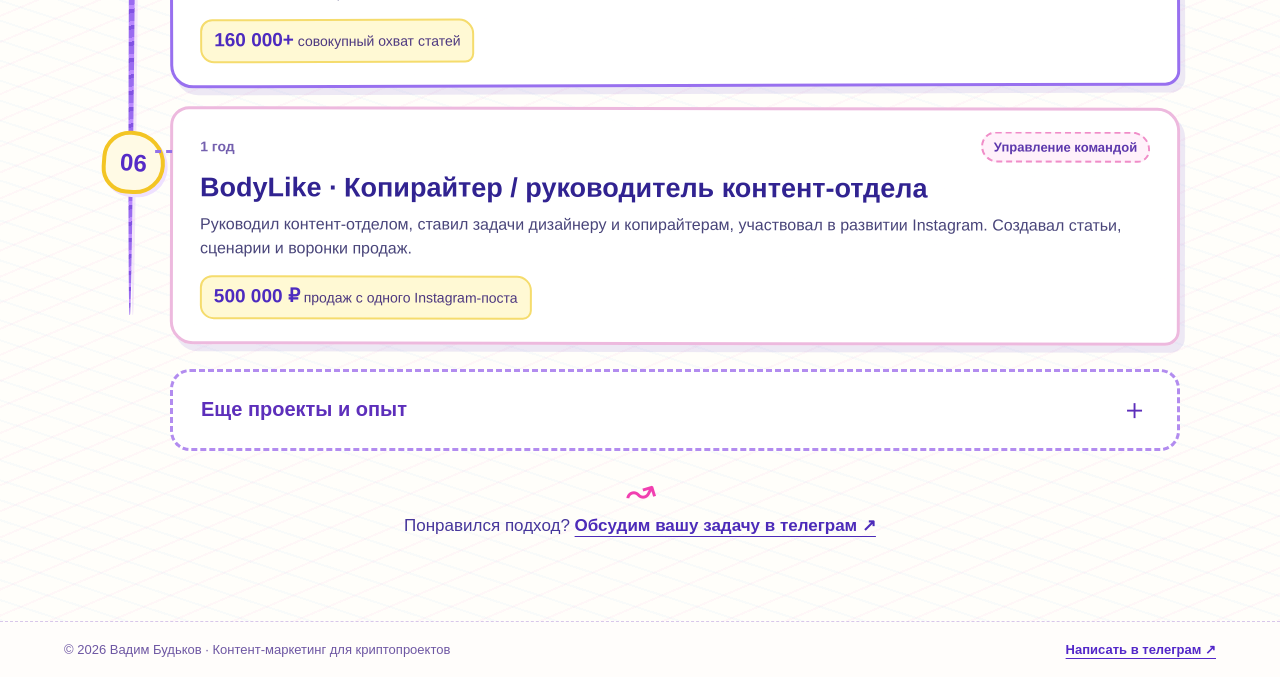
==== commit 6fa7d269: "fix: use SMM job titles and restore original analytics screenshots in About section" ====
--- a/about.html
+++ b/about.html
@@ -28,6 +28,42 @@
 <a class="article-card purple" href="https://nft.ru/article/okhota-na-kitov-kak-otslezhivat-koshelki-i-dvizhenie-umnykh-deneg-975" target="_blank" rel="noopener noreferrer"><div class="article-icon"><svg viewBox="0 0 72 72" fill="none" aria-hidden="true"><path d="M35 45c-7-5-13-5-19-11-5-5-7-12-5-20 12 2 19 9 24 21 5-12 14-19 25-21 2 9-1 17-7 22-5 4-12 6-18 9Z" stroke="#703bd2" stroke-width="4" stroke-linejoin="round"/><path d="M8 54c12 7 18-7 28 0s18 6 28 0M7 64c13 7 20-7 30 0 9 7 18 5 27-1" stroke="#1da6dd" stroke-width="4" stroke-linecap="round"/></svg></div><div class="article-info"><span class="article-category">nft.ru · Аналитика</span><h3>Охота на китов: как отслеживать кошельки и движение умных денег</h3></div><span class="arr" aria-hidden="true">↗</span></a></div></section>
  </div>
 </section>
+
+<section class="proof-section" id="results" aria-labelledby="proof-heading">
+  <div class="proof-paper">
+    <header class="proof-head">
+      <span class="proof-doodle" aria-hidden="true">✦</span>
+      <h2 id="proof-heading">Результаты в цифрах</h2>
+      <p>Реальные скриншоты статистики. Нажми на изображение, чтобы открыть его в полном размере.</p>
+    </header>
+    <div class="proof-grid">
+      <figure class="proof-card proof-card-pink">
+        <a href="assets/proof-threads.webp" target="_blank" rel="noopener noreferrer" aria-label="Увеличить скриншот статистики Threads: 1,5 млн просмотров за 30 дней">
+          <img src="assets/proof-threads.webp" width="828" height="287" loading="lazy" decoding="async" alt="Скриншот Threads: 1,5 миллиона просмотров за последние 30 дней; имя аккаунта закрыто">
+        </a>
+        <figcaption><strong>Threads · 1,5 млн просмотров</strong><span>Показатель за 30 дней.</span></figcaption>
+      </figure>
+      <figure class="proof-card proof-card-blue">
+        <a href="assets/proof-blog.webp" target="_blank" rel="noopener noreferrer" aria-label="Увеличить скриншот статистики блога: 95 585 показов в лентах">
+          <img src="assets/proof-blog.webp" width="938" height="306" loading="lazy" decoding="async" alt="Скриншот аналитики блога: 95 585 показов в лентах и 67 063 открытия постов в период 25 октября – 24 ноября 2026 года">
+        </a>
+        <figcaption><strong>Блог · 95 585 показов</strong><span>25 октября — 24 ноября 2026 года.</span></figcaption>
+      </figure>
+      <figure class="proof-card proof-card-yellow">
+        <a href="assets/proof-youtube.webp" target="_blank" rel="noopener noreferrer" aria-label="Увеличить скриншот статистики YouTube-канала: 1 511 033 просмотров">
+          <img src="assets/proof-youtube.webp" width="567" height="354" loading="lazy" decoding="async" alt="Исходный скриншот аналитики YouTube-канала криптопроекта: 1 511 033 просмотров и 3,2 тысячи новых подписчиков за время существования канала">
+        </a>
+        <figcaption><strong>YouTube · 1,51 млн просмотров</strong><span>Суммарная статистика канала, не личный результат отдельного специалиста.</span></figcaption>
+      </figure>
+      <figure class="proof-card proof-card-purple">
+        <a href="assets/proof-vc-profile.webp" target="_blank" rel="noopener noreferrer" aria-label="Увеличить скриншот профиля Вадима на VC.ru">
+          <img src="assets/proof-vc-profile.webp" width="565" height="433" loading="lazy" decoding="async" alt="Скриншот профиля Kethali.eth на VC.ru с описанием работы в контент-стратегии и SMM">
+        </a>
+        <figcaption><strong>VC.ru · профиль автора</strong><span>Подтверждение публичного присутствия и авторства.</span></figcaption>
+      </figure>
+    </div>
+  </div>
+</section>
 <section class="career" id="career" aria-labelledby="career-heading">
   <div class="career-paper">
     <div class="career-heading-block">
@@ -40,7 +76,7 @@
         <div class="career-number" aria-hidden="true">01</div>
         <article class="career-card">
           <div class="career-topline"><span class="career-period">Сейчас</span><span class="career-tag violet">Под NDA</span></div>
-          <h3>Менеджер по контенту и социальным сетям в криптопроекте</h3>
+          <h3>Руководитель SMM и контента в криптопроекте</h3>
           <p>Запуск и развитие соцсетей, работа с контентом для Threads и короткими видео.</p>
           <div class="career-highlights"><span><strong>1 млн+</strong> охватов Threads</span><span><strong>≈ 800 тыс.</strong> охватов видеоконтента</span></div>
           <p class="career-small">Результаты первого месяца. Название компании не раскрываю.</p>
@@ -60,7 +96,7 @@
         <div class="career-number" aria-hidden="true">03</div>
         <article class="career-card">
           <div class="career-topline"><span class="career-period">2 года</span><span class="career-tag blue">Стратегия и SMM</span></div>
-          <h3>FinTechPortal · Менеджер социальных сетей</h3>
+          <h3>FinTechPortal · SMM</h3>
           <p>Планировал и реализовывал контент для телеграм, сайта и рассылок, готовил совместные эфиры и анонсы.</p>
           <div class="career-highlights"><span><strong>0 → 2 000</strong> в телеграм</span><span><strong>ER &gt; 30%</strong></span><span><strong>1 250</strong> на YouTube</span></div>
           <p class="career-small">Рост каналов — результат совместной работы команды.</p>
--- a/styles.css
+++ b/styles.css
@@ -61,3 +61,25 @@
 @media(max-width:820px){.career{padding:50px 16px 57px}.career-heading-block{margin-bottom:29px}.career-heading-block p{font-size:15px}.career-steps{padding-left:41px;gap:19px}.career-steps::before{left:17px;width:5px}.career-number{width:42px;height:42px;font-size:15px;left:-45px;top:23px;border-width:3px}.career-card{padding:18px 16px 17px;border-width:3px;box-shadow:3px 4px 0 rgba(120,89,197,.12)}.career-card:before{left:-12px;width:10px}.career-topline{align-items:center}.career-card h3{font-size:20px}.career-card p{font-size:14px}.career-highlights{flex-direction:column;align-items:flex-start;gap:6px}.career-highlights span{font-size:13px}.career-highlights strong{font-size:17px}.career-more{margin-left:41px;padding:0 8px}.career-more summary{font-size:17px}.career-extra{grid-template-columns:1fr;padding-left:6px;padding-right:6px}.career-end{font-size:14px}}
 @media(prefers-reduced-motion:reduce){.career-more summary span{transition:none}}
 
+
+
+/* Verified screenshot gallery: pencil frames, real image content. */
+.proof-section{position:relative;padding:55px 20px 65px;background:#fffdf8;border-top:3px dashed #d5b9f5;isolation:isolate}
+.proof-section::before{content:"";pointer-events:none;position:absolute;inset:0;z-index:-1;background:repeating-linear-gradient(18deg,rgba(85,170,238,.035) 0 2px,transparent 2px 24px),repeating-linear-gradient(-20deg,rgba(240,103,176,.033) 0 2px,transparent 2px 27px)}
+.proof-paper{max-width:1080px;margin:0 auto}
+.proof-head{text-align:center;max-width:650px;margin:0 auto 29px}
+.proof-doodle{color:#f2c522;font-size:25px}
+.proof-head h2{margin:0 0 9px;color:#5530be;font-family:'Comic Sans MS','Trebuchet MS',sans-serif;font-size:clamp(32px,4vw,49px);line-height:1.15;text-decoration:underline;text-decoration-color:#ef43a5;text-decoration-thickness:4px;text-underline-offset:8px}
+.proof-head p{font-size:15px;line-height:1.55;color:#5a4a89;margin:15px 0 0}
+.proof-grid{display:grid;grid-template-columns:repeat(2,minmax(0,1fr));gap:20px}
+.proof-card{margin:0;min-width:0;border:3px solid #9c72eb;border-radius:18px 22px 16px 24px;background:white;padding:13px;box-shadow:4px 5px 0 #e7ddf6;overflow:hidden}
+.proof-card-pink{border-color:#ee87c9}.proof-card-blue{border-color:#74b7f2}.proof-card-yellow{border-color:#ecc34f}.proof-card-purple{border-color:#9977ef}
+.proof-card>a{display:grid;place-items:center;min-height:190px;border:1px solid #ede9f0;background:#fdfdfd;border-radius:10px;overflow:hidden;cursor:zoom-in}
+.proof-card>a:focus-visible{outline:4px solid #5630cd;outline-offset:3px}
+.proof-card img{display:block;max-width:100%;width:100%;height:auto;max-height:300px;object-fit:contain;transition:transform .2s ease}
+.proof-card>a:hover img{transform:scale(1.02)}
+.proof-card figcaption{display:flex;flex-direction:column;gap:5px;padding:12px 5px 3px;line-height:1.35}
+.proof-card figcaption strong{font-size:17px;color:#4425ae}
+.proof-card figcaption span{font-size:13px;color:#786b98}
+@media(max-width:720px){.proof-section{padding:42px 16px 50px}.proof-grid{grid-template-columns:1fr;gap:16px}.proof-card{padding:10px}.proof-card>a{min-height:120px}.proof-card img{max-height:340px}.proof-head h2{font-size:33px}.proof-card figcaption strong{font-size:16px}}
+@media(prefers-reduced-motion:reduce){.proof-card img{transition:none}}
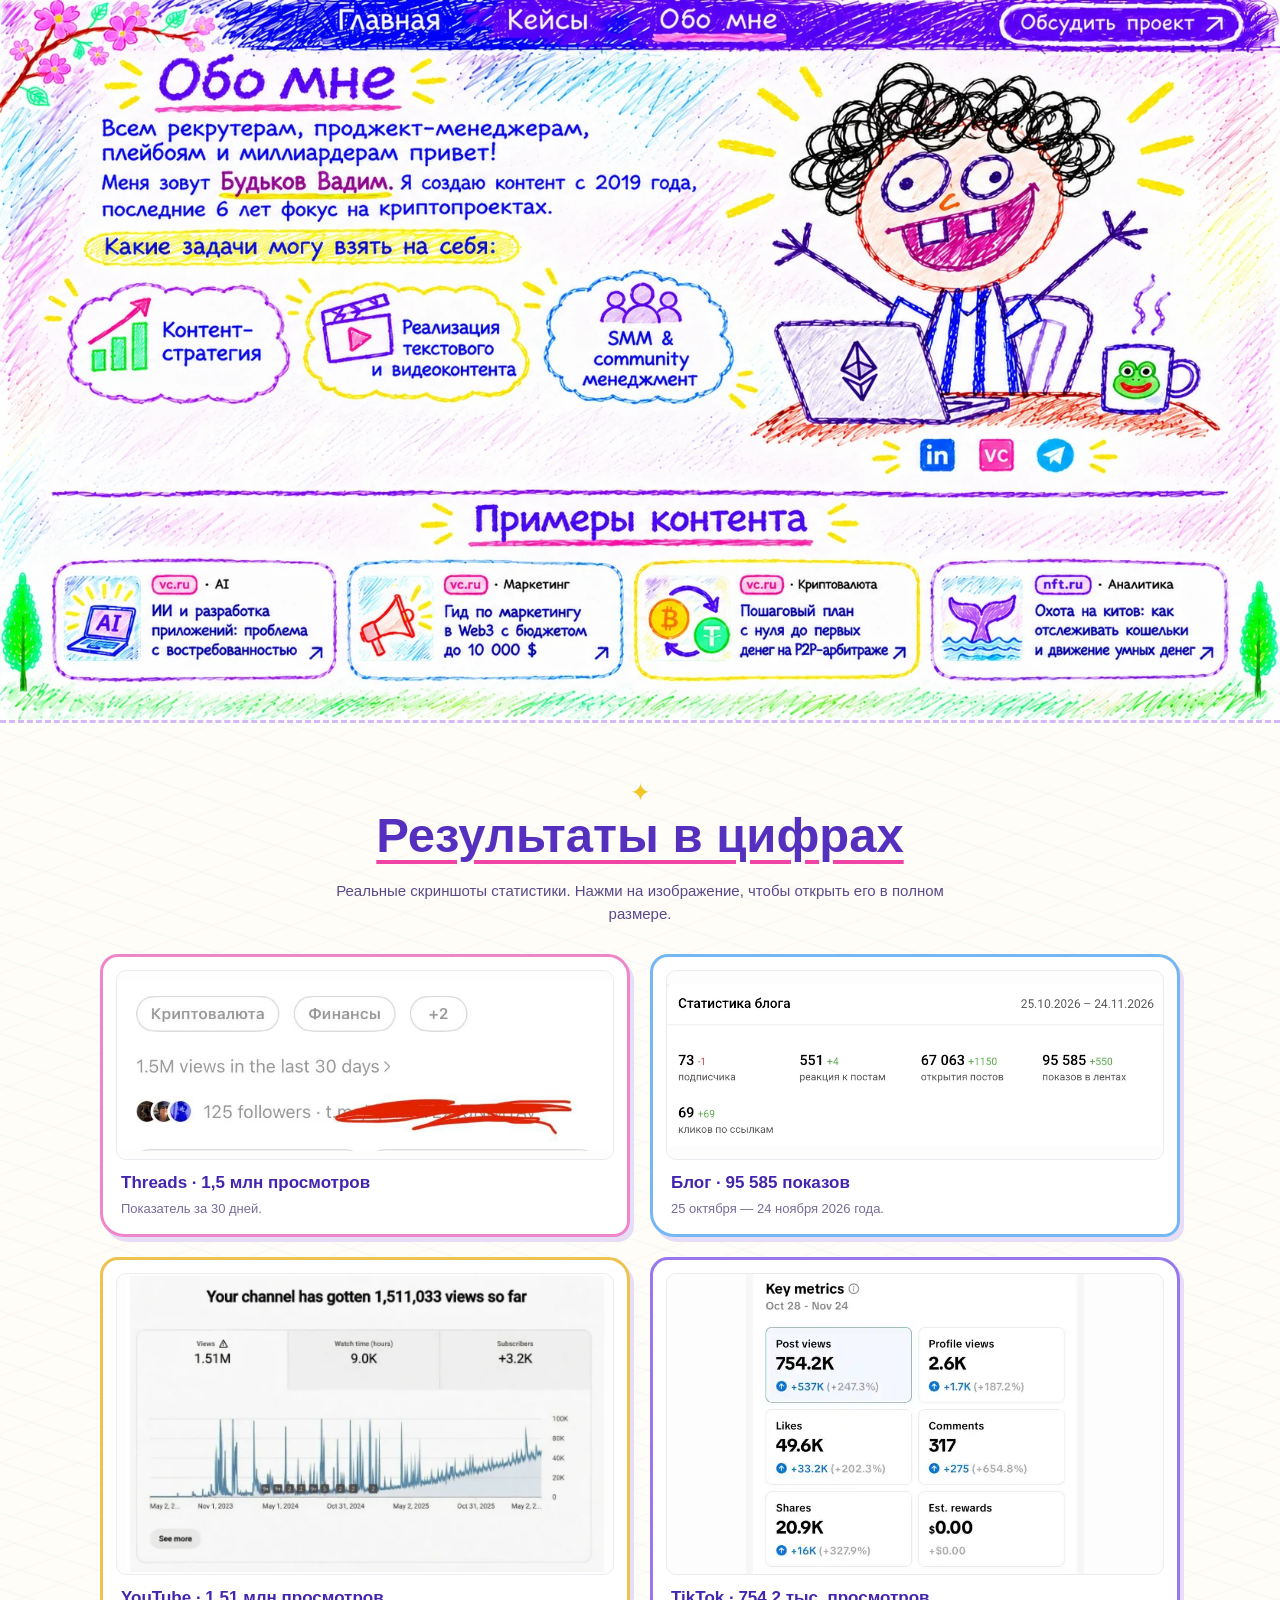
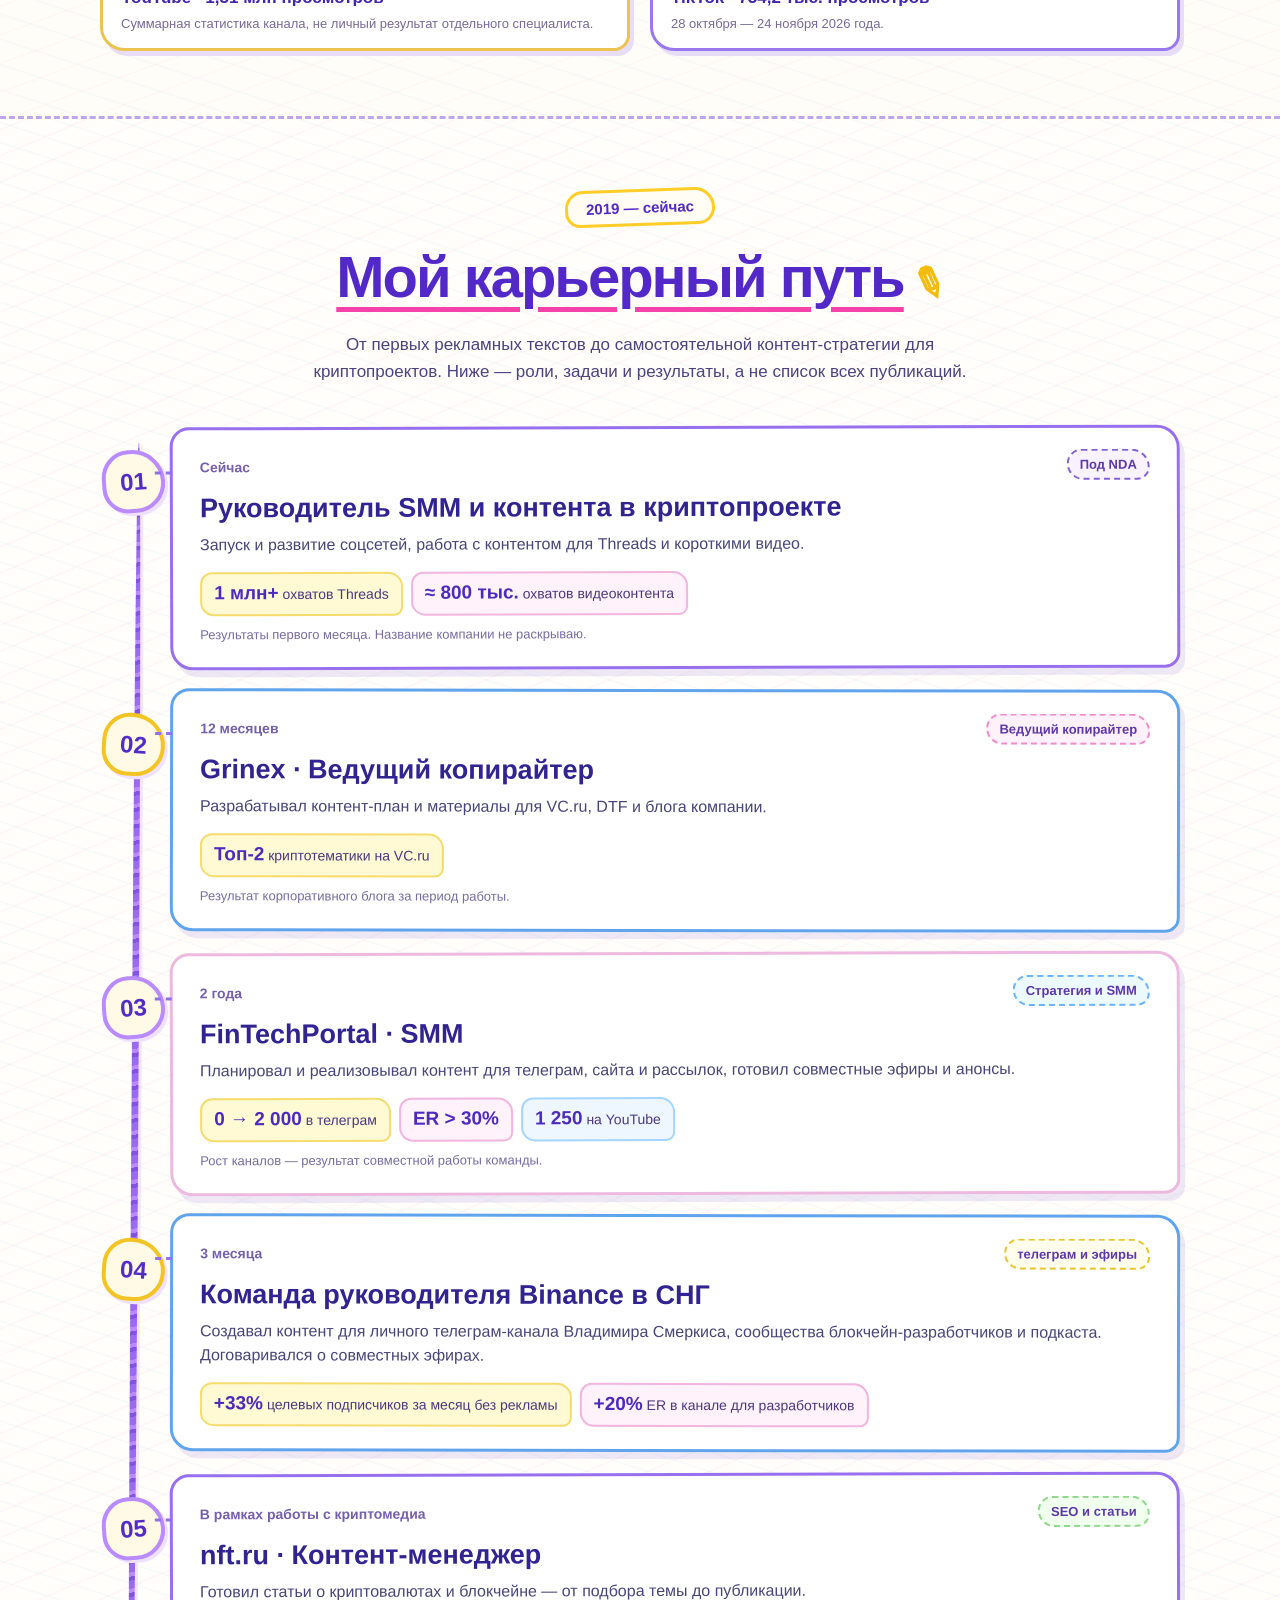
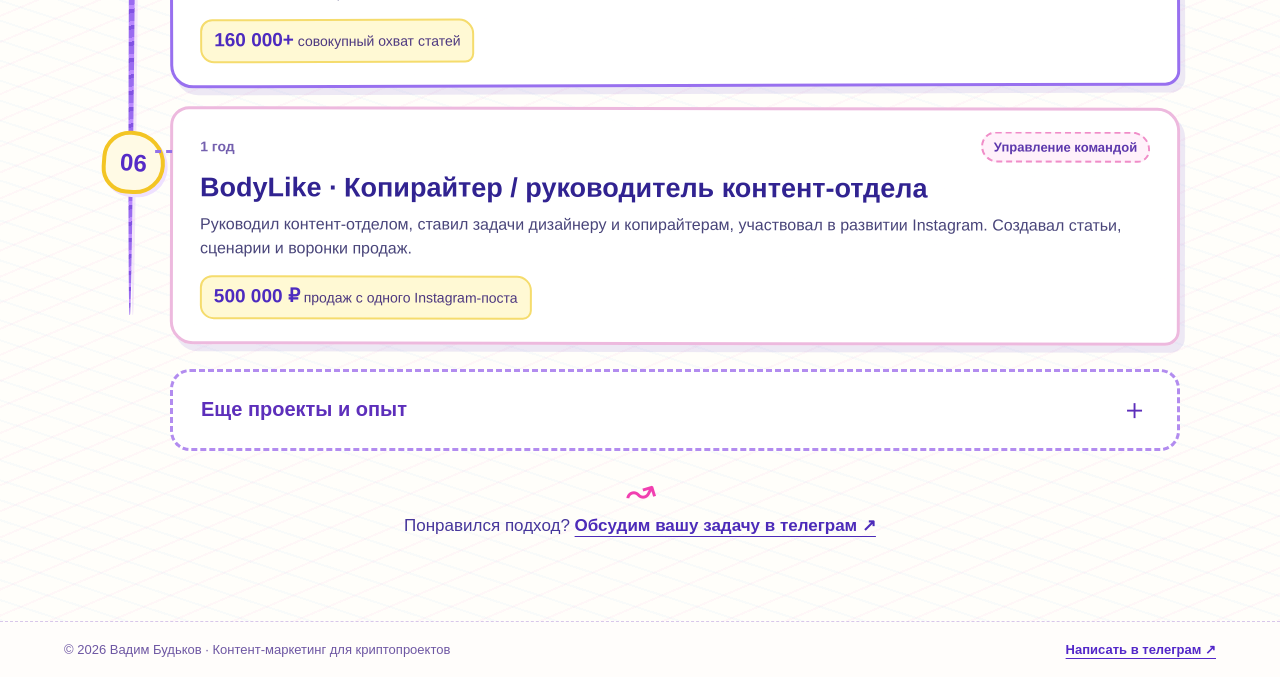
==== commit 99d41c25: "content: replace VC profile proof with actual TikTok statistics" ====
--- a/about.html
+++ b/about.html
@@ -4,7 +4,7 @@
  <img class="art" src="assets/about-art.webp" width="1672" height="941" fetchpriority="high" alt="" aria-hidden="true">
  <div class="sr-only"><h1>Обо мне — Вадим Будьков</h1><p>Всем рекрутерам, проджект-менеджерам, плейбоям и миллиардерам привет! Меня зовут Будьков Вадим. Я создаю контент с 2019 года, последние 6 лет фокус на криптопроектах.</p><h2>Какие задачи могу взять на себя</h2><ul><li>Контент-стратегия</li><li>Реализация текстового и видеоконтента</li><li>SMM и community менеджмент</li></ul><h2>Примеры контента</h2><p><a href="https://vc.ru/ai/2977378-ii-i-razrabotka-prilozheniy-problema-s-vostrebovannostyu">ИИ и разработка приложений: проблема с востребованностью</a></p><p><a href="https://vc.ru/marketing/2788268-gid-po-marketingu-v-web3-s-byudjetom-do-10-000">Гид по маркетингу в Web3 с бюджетом до $10 000</a></p><p><a href="https://vc.ru/crypto/685261-poshagovyi-plan-s-nulya-do-pervyh-deneg-na-p2p-arbitrazhe">Пошаговый план с нуля до первых денег на P2P-арбитраже</a></p><p><a href="https://nft.ru/article/okhota-na-kitov-kak-otslezhivat-koshelki-i-dvizhenie-umnykh-deneg-975">Охота на китов: как отслеживать кошельки и движение умных денег</a></p></div>
  <nav aria-label="Основная навигация"><a class="hit hit-home" style="--x:25.4187%;--y:0.0000%;--w:12.7990%;--h:7.6514%;" href="index.html" aria-label="Главная страница" ><span class="sr-only">Главная страница</span></a>
-<a class="hit hit-cases" style="--x:38.8158%;--y:0.0000%;--w:11.1244%;--h:7.6514%;" href="about.html#samples" aria-label="Примеры контента (кейсы в подготовке)" ><span class="sr-only">Примеры контента (кейсы в подготовке)</span></a>
+<a class="hit hit-cases" style="--x:38.8158%;--y:0.0000%;--w:11.1244%;--h:7.6514%;" href="cases.html" aria-label="Примеры контента (кейсы в подготовке)" ><span class="sr-only">Примеры контента (кейсы в подготовке)</span></a>
 <a class="hit hit-about" style="--x:50.2990%;--y:0.0000%;--w:11.7823%;--h:7.6514%;" href="about.html" aria-label="Обо мне" ><span class="sr-only">Обо мне</span></a>
 <a class="hit hit-top-cta" style="--x:76.6746%;--y:0.0000%;--w:20.6340%;--h:7.6514%;" href="https://t.me/borisaguero" aria-label="Обсудить проект в телеграм" target="_blank" rel="noopener noreferrer"><span class="sr-only">Обсудить проект в телеграм</span></a></nav>
  <a class="hit hit-social-linkedin" style="--x:70.0957%;--y:58.5547%;--w:3.9474%;--h:7.2264%;" href="https://www.linkedin.com/in/vadim-budkov-2aa100133/" aria-label="LinkedIn Вадима Будькова" target="_blank" rel="noopener noreferrer"><span class="sr-only">LinkedIn Вадима Будькова</span></a>
@@ -13,7 +13,7 @@
  <a class="hit hit-article-1" style="--x:3.8876%;--y:76.5143%;--w:22.4282%;--h:17.2157%;" href="https://vc.ru/ai/2977378-ii-i-razrabotka-prilozheniy-problema-s-vostrebovannostyu" aria-label="Открыть публикацию: ИИ и разработка приложений: проблема с востребованностью" target="_blank" rel="noopener noreferrer"><span class="sr-only">Открыть публикацию: ИИ и разработка приложений: проблема с востребованностью</span></a><a class="hit hit-article-2" style="--x:26.4354%;--y:76.0893%;--w:22.1292%;--h:17.8533%;" href="https://vc.ru/marketing/2788268-gid-po-marketingu-v-web3-s-byudjetom-do-10-000" aria-label="Открыть публикацию: Гид по маркетингу в Web3 с бюджетом до $10 000" target="_blank" rel="noopener noreferrer"><span class="sr-only">Открыть публикацию: Гид по маркетингу в Web3 с бюджетом до $10 000</span></a><a class="hit hit-article-3" style="--x:48.8636%;--y:76.1955%;--w:22.6077%;--h:17.8533%;" href="https://vc.ru/crypto/685261-poshagovyi-plan-s-nulya-do-pervyh-deneg-na-p2p-arbitrazhe" aria-label="Открыть публикацию: Пошаговый план с нуля до первых денег на P2P-арбитраже" target="_blank" rel="noopener noreferrer"><span class="sr-only">Открыть публикацию: Пошаговый план с нуля до первых денег на P2P-арбитраже</span></a><a class="hit hit-article-4" style="--x:71.5909%;--y:76.0893%;--w:23.9833%;--h:17.8533%;" href="https://nft.ru/article/okhota-na-kitov-kak-otslezhivat-koshelki-i-dvizhenie-umnykh-deneg-975" aria-label="Открыть публикацию: Охота на китов: как отслеживать кошельки и движение умных денег" target="_blank" rel="noopener noreferrer"><span class="sr-only">Открыть публикацию: Охота на китов: как отслеживать кошельки и движение умных денег</span></a>
 </section>
 <section class="mobile-screen about-screen" aria-labelledby="about-title">
- <nav class="mobile-nav" aria-label="Главное меню"><a href="index.html" >Главная</a><a href="about.html#samples">Кейсы</a><a href="about.html" aria-current="page">Обо мне</a><a href="https://t.me/borisaguero" class="top-contact" target="_blank" rel="noopener noreferrer" aria-label="Обсудить проект в телеграм">↗</a></nav>
+ <nav class="mobile-nav" aria-label="Главное меню"><a href="index.html" >Главная</a><a href="cases.html">Кейсы</a><a href="about.html" aria-current="page">Обо мне</a><a href="https://t.me/borisaguero" class="top-contact" target="_blank" rel="noopener noreferrer" aria-label="Обсудить проект в телеграм">↗</a></nav>
  <div class="mobile-inner">
  <h1 id="about-title">Обо мне <span class="title-spark" aria-hidden="true">✳</span></h1>
  <p>Всем рекрутерам, проджект-менеджерам, плейбоям и миллиардерам привет!</p>
@@ -56,10 +56,10 @@
         <figcaption><strong>YouTube · 1,51 млн просмотров</strong><span>Суммарная статистика канала, не личный результат отдельного специалиста.</span></figcaption>
       </figure>
       <figure class="proof-card proof-card-purple">
-        <a href="assets/proof-vc-profile.webp" target="_blank" rel="noopener noreferrer" aria-label="Увеличить скриншот профиля Вадима на VC.ru">
-          <img src="assets/proof-vc-profile.webp" width="565" height="433" loading="lazy" decoding="async" alt="Скриншот профиля Kethali.eth на VC.ru с описанием работы в контент-стратегии и SMM">
+        <a href="assets/proof-tiktok.webp" target="_blank" rel="noopener noreferrer" aria-label="Увеличить скриншот статистики TikTok: 754,2 тыс. просмотров публикаций">
+          <img src="assets/proof-tiktok.webp" width="600" height="533" loading="lazy" decoding="async" alt="Исходный скриншот статистики TikTok за 28 октября — 24 ноября: 754,2 тыс. просмотров, 49,6 тыс. лайков, 20,9 тыс. репостов, 2,6 тыс. посещений профиля">
         </a>
-        <figcaption><strong>VC.ru · профиль автора</strong><span>Подтверждение публичного присутствия и авторства.</span></figcaption>
+        <figcaption><strong>TikTok · 754,2 тыс. просмотров</strong><span>28 октября — 24 ноября 2026 года.</span></figcaption>
       </figure>
     </div>
   </div>
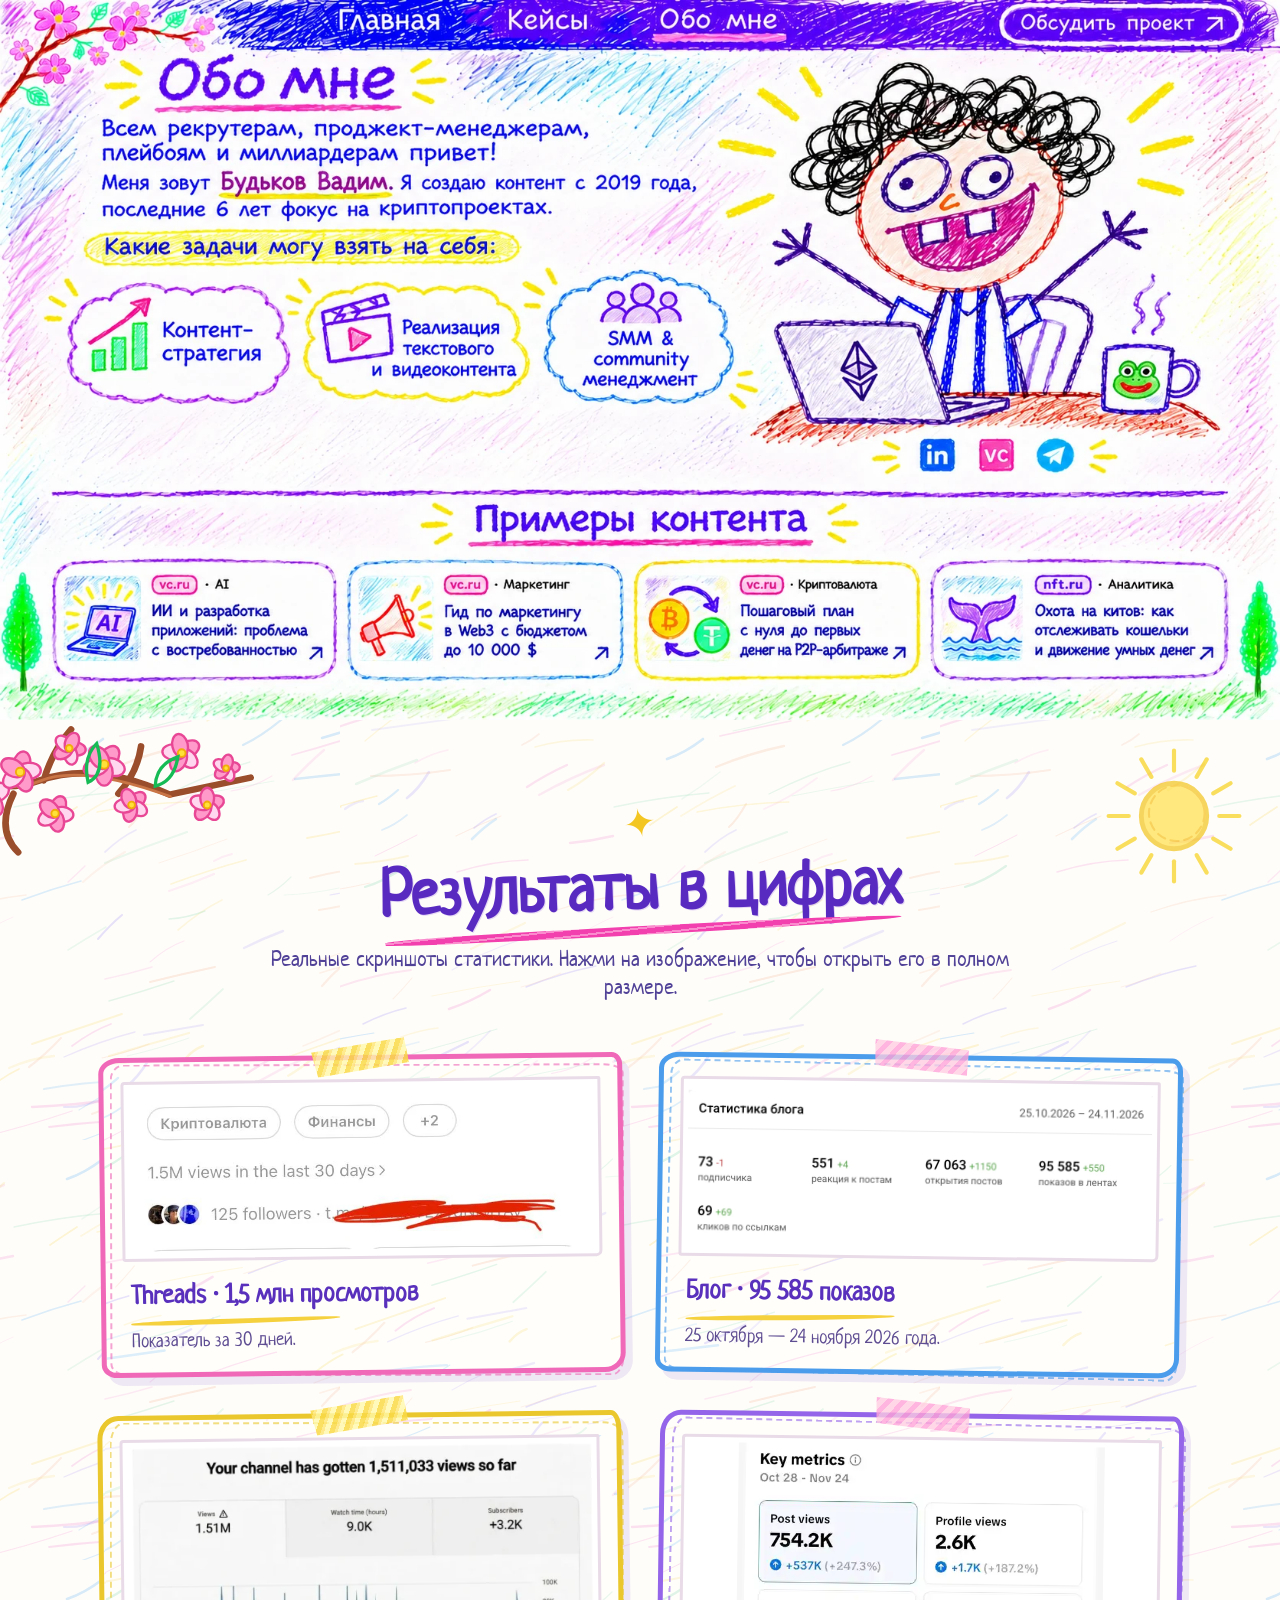
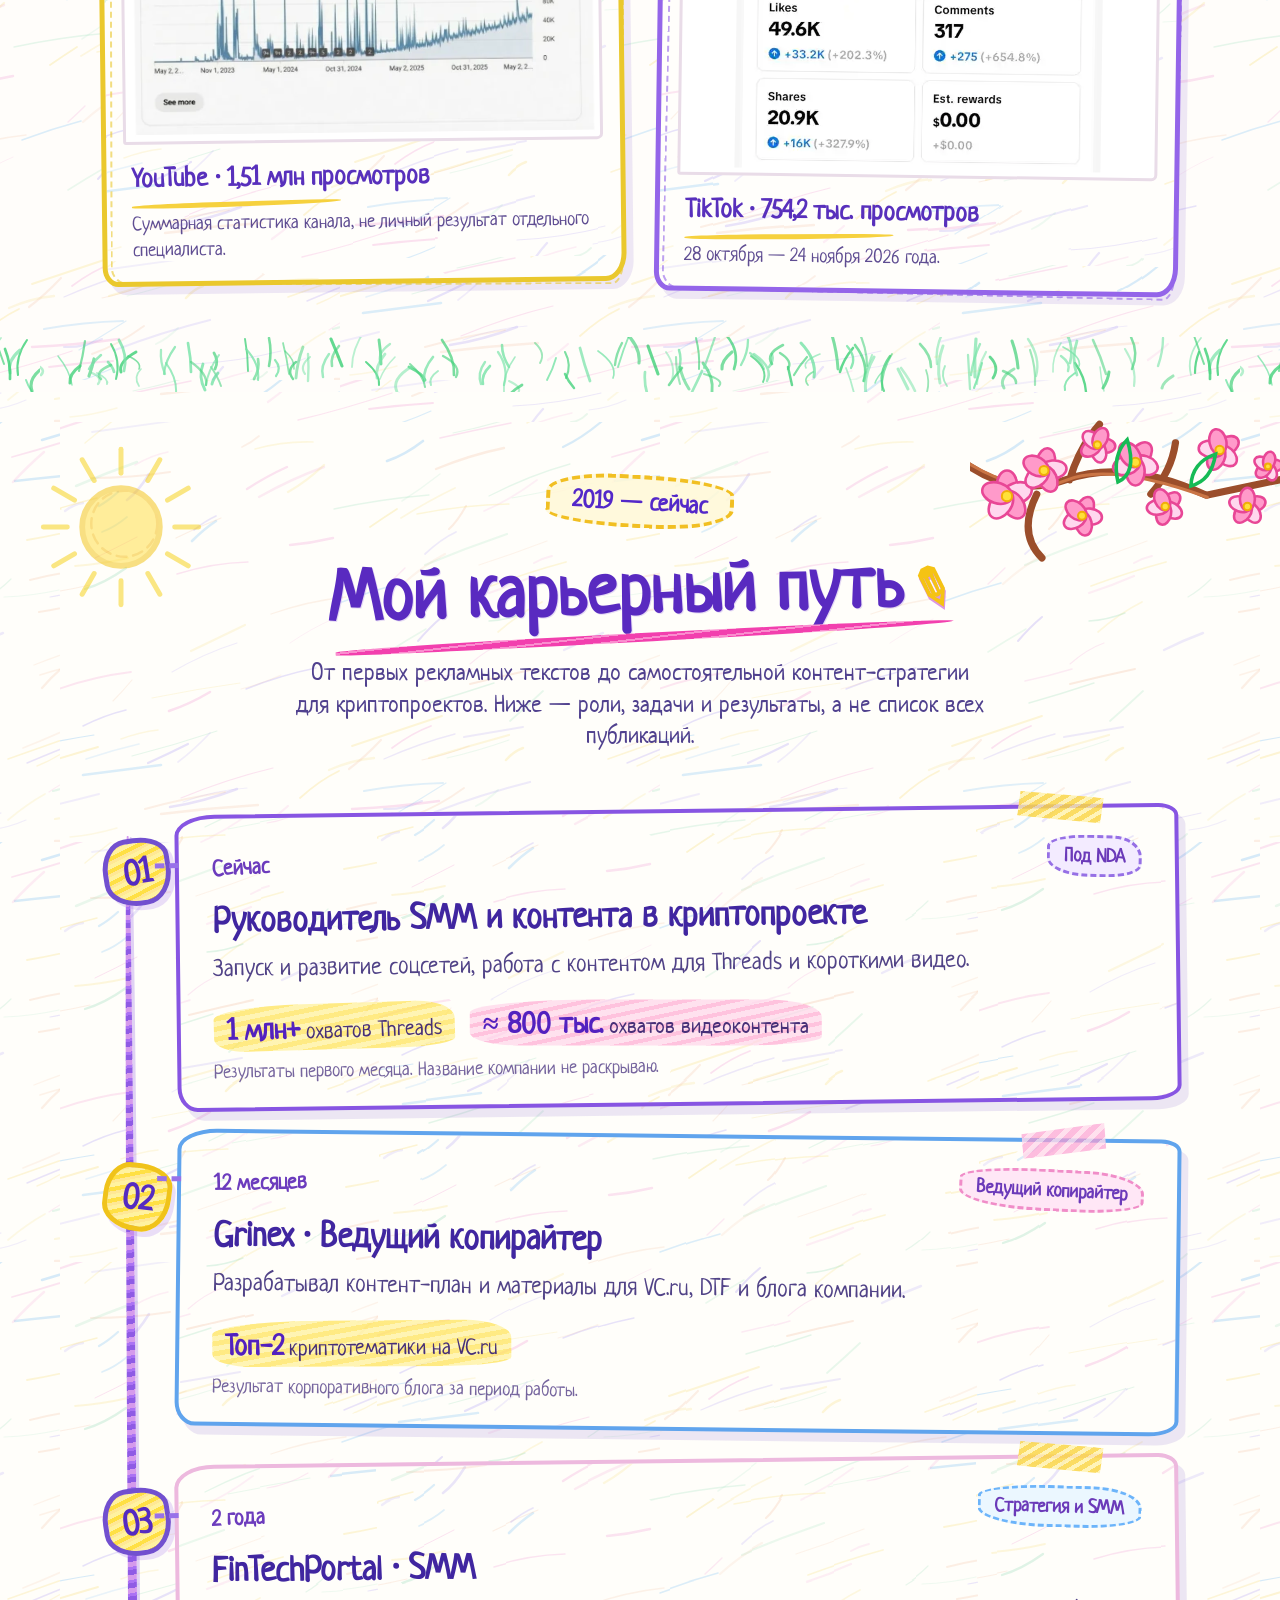
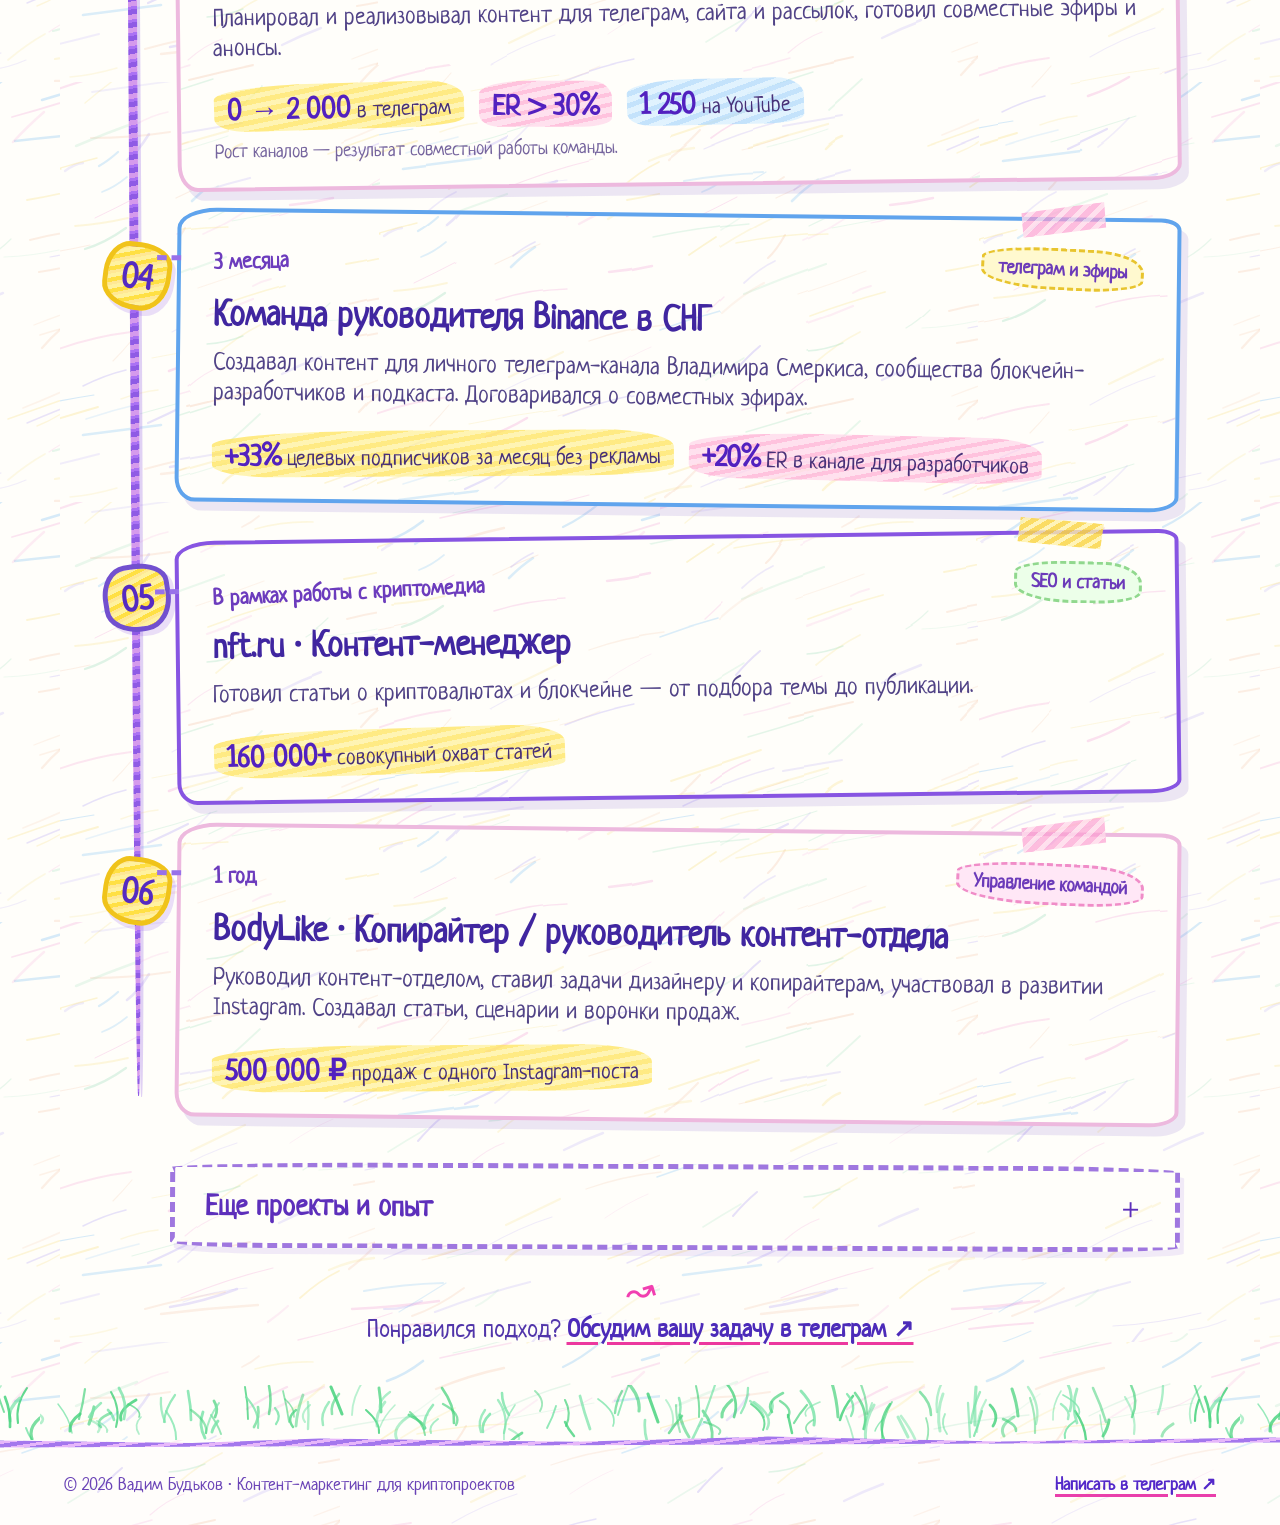
==== commit 28729f85: "seo: align canonical, sitemap, robots and entity URLs to production Vercel domain" ====
--- a/about.html
+++ b/about.html
@@ -1,10 +1,10 @@
-<!doctype html><html lang="ru"><head><meta charset="utf-8"><meta name="viewport" content="width=device-width, initial-scale=1"><meta name="theme-color" content="#5630cd"><link rel="icon" type="image/svg+xml" href="assets/favicon.svg"><meta name="robots" content="index,follow,max-image-preview:large"><title>Обо мне — Вадим Будьков | Контент-стратег для криптопроектов</title><meta name="description" content="Вадим Будьков: контент с 2019 года, опыт работы с криптопроектами. Контент-стратегия, создание текстов и видео, SMM и комьюнити. Примеры публикаций на vc.ru и NFT.ru."><meta property="og:type" content="website"><meta property="og:locale" content="ru_RU"><meta property="og:title" content="Обо мне — Вадим Будьков | Контент-стратег для криптопроектов"><meta property="og:description" content="Вадим Будьков: контент с 2019 года, опыт работы с криптопроектами. Контент-стратегия, создание текстов и видео, SMM и комьюнити. Примеры публикаций на vc.ru и NFT.ru."><meta name="twitter:card" content="summary_large_image"><meta property="og:image" content="https://vaxatovich.github.io/vadimbudkov/assets/about-art.webp"><meta property="og:url" content="https://vaxatovich.github.io/vadimbudkov/about.html"><link rel="canonical" href="https://vaxatovich.github.io/vadimbudkov/about.html"><link rel="preload" href="assets/about-art.webp" as="image" media="(min-width: 821px)"><link rel="stylesheet" href="styles.css"><script type="application/ld+json">{"@context":"https://schema.org","@type":"Person","name":"Вадим Будьков","alternateName":"Вадим","jobTitle":"Контент-стратег и специалист по социальным сетям","description":"Специалист по контент-маркетингу и SMM для криптопроектов. Создает контент с 2019 года.","knowsAbout":["Криптовалюты","Контент-стратегия","SEO","GEO","SMM","Управление сообществом"],"sameAs":["https://t.me/borisaguero","https://www.linkedin.com/in/vadim-budkov-2aa100133/","https://vc.ru/id419424"]}</script><script type="application/ld+json">{"@context":"https://schema.org","@type":"ProfilePage","name":"Обо мне — Вадим Будьков","inLanguage":"ru-RU","hasPart":[{"@type":"CreativeWork","name":"ИИ и разработка приложений: проблема с востребованностью","url":"https://vc.ru/ai/2977378-ii-i-razrabotka-prilozheniy-problema-s-vostrebovannostyu"},{"@type":"CreativeWork","name":"Гид по маркетингу в Web3 с бюджетом до $10 000","url":"https://vc.ru/marketing/2788268-gid-po-marketingu-v-web3-s-byudjetom-do-10-000"},{"@type":"CreativeWork","name":"Пошаговый план с нуля до первых денег на P2P-арбитраже","url":"https://vc.ru/crypto/685261-poshagovyi-plan-s-nulya-do-pervyh-deneg-na-p2p-arbitrazhe"},{"@type":"CreativeWork","name":"Охота на китов: как отслеживать кошельки и движение умных денег","url":"https://nft.ru/article/okhota-na-kitov-kak-otslezhivat-koshelki-i-dvizhenie-umnykh-deneg-975"}],"mainEntity":{"@type":"Person","name":"Вадим Будьков","sameAs":["https://t.me/borisaguero","https://www.linkedin.com/in/vadim-budkov-2aa100133/","https://vc.ru/id419424"]}}</script></head><body>
+<!doctype html><html lang="ru"><head><meta charset="utf-8"><meta name="viewport" content="width=device-width, initial-scale=1"><meta name="theme-color" content="#5630cd"><link rel="icon" type="image/svg+xml" href="assets/favicon.svg"><meta name="robots" content="index,follow,max-image-preview:large"><title>Обо мне — Вадим Будьков | Контент-стратег для криптопроектов</title><meta name="description" content="Вадим Будьков: контент с 2019 года, опыт работы с криптопроектами. Контент-стратегия, создание текстов и видео, SMM и комьюнити. Примеры публикаций на vc.ru и NFT.ru."><meta property="og:type" content="website"><meta property="og:locale" content="ru_RU"><meta property="og:title" content="Обо мне — Вадим Будьков | Контент-стратег для криптопроектов"><meta property="og:description" content="Вадим Будьков: контент с 2019 года, опыт работы с криптопроектами. Контент-стратегия, создание текстов и видео, SMM и комьюнити. Примеры публикаций на vc.ru и NFT.ru."><meta name="twitter:card" content="summary_large_image"><meta property="og:image" content="https://vadimbudkov.vercel.app/assets/about-art.webp"><meta property="og:url" content="https://vadimbudkov.vercel.app/about.html"><link rel="canonical" href="https://vadimbudkov.vercel.app/about.html"><link rel="preload" href="assets/about-art.webp" as="image" media="(min-width: 821px)"><link rel="stylesheet" href="styles.css"><script type="application/ld+json">{"@context":"https://schema.org","@type":"Person","name":"Вадим Будьков","alternateName":"Вадим","jobTitle":"Контент-стратег и специалист по социальным сетям","description":"Специалист по контент-маркетингу и SMM для криптопроектов. Создает контент с 2019 года.","knowsAbout":["Криптовалюты","Контент-стратегия","SEO","GEO","SMM","Управление сообществом"],"sameAs":["https://t.me/borisaguero","https://www.linkedin.com/in/vadim-budkov-2aa100133/","https://vc.ru/id419424"],"@id":"https://vadimbudkov.vercel.app/#person","url":"https://vadimbudkov.vercel.app/about.html","inLanguage":"ru-RU"}</script><script type="application/ld+json">{"@context":"https://schema.org","@type":"ProfilePage","name":"Обо мне — Вадим Будьков","inLanguage":"ru-RU","hasPart":[{"@type":"CreativeWork","name":"ИИ и разработка приложений: проблема с востребованностью","url":"https://vc.ru/ai/2977378-ii-i-razrabotka-prilozheniy-problema-s-vostrebovannostyu"},{"@type":"CreativeWork","name":"Гид по маркетингу в Web3 с бюджетом до $10 000","url":"https://vc.ru/marketing/2788268-gid-po-marketingu-v-web3-s-byudjetom-do-10-000"},{"@type":"CreativeWork","name":"Пошаговый план с нуля до первых денег на P2P-арбитраже","url":"https://vc.ru/crypto/685261-poshagovyi-plan-s-nulya-do-pervyh-deneg-na-p2p-arbitrazhe"},{"@type":"CreativeWork","name":"Охота на китов: как отслеживать кошельки и движение умных денег","url":"https://nft.ru/article/okhota-na-kitov-kak-otslezhivat-koshelki-i-dvizhenie-umnykh-deneg-975"}],"mainEntity":{"@id":"https://vadimbudkov.vercel.app/#person"},"@id":"https://vadimbudkov.vercel.app/about.html#profile","url":"https://vadimbudkov.vercel.app/about.html"}</script></head><body>
 <a class="skip-link" href="#main">К содержимому</a><main id="main">
 <section class="desktop-art" aria-label="Обо мне — рисованная страница">
  <img class="art" src="assets/about-art.webp" width="1672" height="941" fetchpriority="high" alt="" aria-hidden="true">
  <div class="sr-only"><h1>Обо мне — Вадим Будьков</h1><p>Всем рекрутерам, проджект-менеджерам, плейбоям и миллиардерам привет! Меня зовут Будьков Вадим. Я создаю контент с 2019 года, последние 6 лет фокус на криптопроектах.</p><h2>Какие задачи могу взять на себя</h2><ul><li>Контент-стратегия</li><li>Реализация текстового и видеоконтента</li><li>SMM и community менеджмент</li></ul><h2>Примеры контента</h2><p><a href="https://vc.ru/ai/2977378-ii-i-razrabotka-prilozheniy-problema-s-vostrebovannostyu">ИИ и разработка приложений: проблема с востребованностью</a></p><p><a href="https://vc.ru/marketing/2788268-gid-po-marketingu-v-web3-s-byudjetom-do-10-000">Гид по маркетингу в Web3 с бюджетом до $10 000</a></p><p><a href="https://vc.ru/crypto/685261-poshagovyi-plan-s-nulya-do-pervyh-deneg-na-p2p-arbitrazhe">Пошаговый план с нуля до первых денег на P2P-арбитраже</a></p><p><a href="https://nft.ru/article/okhota-na-kitov-kak-otslezhivat-koshelki-i-dvizhenie-umnykh-deneg-975">Охота на китов: как отслеживать кошельки и движение умных денег</a></p></div>
  <nav aria-label="Основная навигация"><a class="hit hit-home" style="--x:25.4187%;--y:0.0000%;--w:12.7990%;--h:7.6514%;" href="index.html" aria-label="Главная страница" ><span class="sr-only">Главная страница</span></a>
-<a class="hit hit-cases" style="--x:38.8158%;--y:0.0000%;--w:11.1244%;--h:7.6514%;" href="cases.html" aria-label="Примеры контента (кейсы в подготовке)" ><span class="sr-only">Примеры контента (кейсы в подготовке)</span></a>
+<a class="hit hit-cases" style="--x:38.8158%;--y:0.0000%;--w:11.1244%;--h:7.6514%;" href="cases.html" aria-label="Кейсы — страница в разработке" ><span class="sr-only">Кейсы — страница в разработке</span></a>
 <a class="hit hit-about" style="--x:50.2990%;--y:0.0000%;--w:11.7823%;--h:7.6514%;" href="about.html" aria-label="Обо мне" ><span class="sr-only">Обо мне</span></a>
 <a class="hit hit-top-cta" style="--x:76.6746%;--y:0.0000%;--w:20.6340%;--h:7.6514%;" href="https://t.me/borisaguero" aria-label="Обсудить проект в телеграм" target="_blank" rel="noopener noreferrer"><span class="sr-only">Обсудить проект в телеграм</span></a></nav>
  <a class="hit hit-social-linkedin" style="--x:70.0957%;--y:58.5547%;--w:3.9474%;--h:7.2264%;" href="https://www.linkedin.com/in/vadim-budkov-2aa100133/" aria-label="LinkedIn Вадима Будькова" target="_blank" rel="noopener noreferrer"><span class="sr-only">LinkedIn Вадима Будькова</span></a>
--- a/styles.css
+++ b/styles.css
@@ -1,3 +1,4 @@
+@import url('https://fonts.googleapis.com/css2?family=Neucha&display=swap');
 :root{--purple:#5328c9;--deep:#35248d;--pink:#f442a8;--yellow:#f7d82c;--blue:#2886e4;--paper:#fffaf9;--ink:#332185;--brown:#bf6745}
 *{box-sizing:border-box}html{scroll-behavior:smooth}body{margin:0;background:var(--paper);font-family:'Comic Neue','Comic Sans MS','Trebuchet MS',sans-serif;color:var(--ink)}a{color:inherit}a:focus-visible{outline:4px dashed #f3aa06;outline-offset:3px}img{max-width:100%}.skip-link{position:absolute;z-index:1000;transform:translateY(-170%);background:#fff;padding:12px 24px;border-radius:12px}.skip-link:focus{transform:translateY(0)}.sr-only{position:absolute!important;width:1px!important;height:1px!important;padding:0!important;margin:-1px!important;overflow:hidden!important;clip:rect(0,0,0,0)!important;white-space:nowrap!important;border:0!important}
 .desktop-art{position:relative;width:100%;line-height:0;background:var(--paper)}.desktop-art .art{width:100%;height:auto;display:block}.hit{position:absolute;left:var(--x);top:var(--y);width:var(--w);height:var(--h);z-index:3;border-radius:8px;cursor:pointer;line-height:normal;text-decoration:none}.hit:hover{box-shadow:inset 0 0 0 2px rgba(88,43,203,.58);background:rgba(254,254,255,.10)}.hit:focus-visible{outline:5px dashed #ffcf00;outline-offset:-3px;background:rgba(255,255,255,.2)}
@@ -83,3 +84,357 @@
 .proof-card figcaption span{font-size:13px;color:#786b98}
 @media(max-width:720px){.proof-section{padding:42px 16px 50px}.proof-grid{grid-template-columns:1fr;gap:16px}.proof-card{padding:10px}.proof-card>a{min-height:120px}.proof-card img{max-height:340px}.proof-head h2{font-size:33px}.proof-card figcaption strong{font-size:16px}}
 @media(prefers-reduced-motion:reduce){.proof-card img{transition:none}}
+
+
+/* VADIM CRAYON UNIFIED DESIGN — all editorial / evidence / career sections */
+
+/* Real screenshots stay unaltered, while every surrounding surface is drawn. */
+:root{--paper-crayon:#fffefa;--pen-violet:#6335cf;--pen-blue:#278ceb;--pen-pink:#ed429d;--pen-yellow:#ffdb31}
+body{font-family:"Neucha","Comic Sans MS","Comic Neue","Trebuchet MS",cursive}
+.mobile-nav,.mobile-screen,.mobile-screen h1,.mobile-screen h2,.mobile-screen h3,
+.article-info,.article-category,.proof-section,.career,.footer{font-family:"Neucha","Comic Sans MS","Trebuchet MS",cursive}
+
+/* Surfaces have thousands of deliberately imperfect pencil marks, not a uniform grid. */
+.mobile-screen{
+ background-color:var(--paper-crayon);
+ background-image:url("assets/crayon-paper.svg");
+ background-size:600px 420px;
+}
+.about-screen .mobile-inner{position:relative}
+.about-screen .mobile-inner::before{
+ content:"";position:absolute;top:-3px;right:-42px;width:128px;height:93px;
+ background:url("assets/crayon-sakura.svg") left top/cover no-repeat;
+ opacity:.68;pointer-events:none;z-index:0;
+}
+.about-screen .mobile-inner>*{position:relative;z-index:1}
+.mobile-title h1,.about-screen .mobile-inner>h1{
+ font-family:"Neucha","Comic Sans MS",cursive;
+ letter-spacing:.005em;font-weight:900;text-shadow:1px 2px 0 #f6d3fa;
+}
+.about-screen .mobile-inner>h1{
+ text-decoration:none;display:table;position:relative;
+ transform:rotate(-1.2deg);font-size:clamp(41px,9vw,67px);
+}
+.about-screen .mobile-inner>h1::after{
+ content:"";position:absolute;left:0;bottom:-5px;width:101%;height:8px;
+ border-radius:48% 60% 30% 20%;background:repeating-linear-gradient(168deg,#f23ca2 0 5px,#ff8bd0 5px 8px);
+ transform:rotate(-1.5deg);
+}
+.about-screen .mobile-inner p{font-size:clamp(19px,4.5vw,24px);line-height:1.34}
+.service-pills{gap:16px}
+.service-pill{
+ --pen:#8c54e8;position:relative;font-size:clamp(19px,4.5vw,24px);
+ line-height:1.23;min-height:75px;padding:16px 23px;
+ border:4px solid var(--pen);
+ border-radius:35% 23% 31% 26% / 27% 26% 35% 24%;
+ background:url("assets/crayon-paper.svg") center/600px 420px,#fffefb;
+ box-shadow:4px 5px 0 rgba(149,107,230,.15);
+}
+.service-pill.purple{--pen:#9754f3;transform:rotate(-1.35deg)}
+.service-pill.yellow{--pen:#f1c716;transform:rotate(.8deg)}
+.service-pill.blue{--pen:#399ee6;transform:rotate(-.5deg)}
+.service-pill::after{
+ content:"";position:absolute;inset:5px 2px -5px 3px;pointer-events:none;
+ border:2px dashed var(--pen);opacity:.52;
+ border-radius:32% 25% 34% 22% / 24% 35% 29% 32%;
+ transform:rotate(-.7deg);
+}
+.socials a{
+ border-radius:34% 18% 31% 24% / 28% 30% 19% 33%;
+ border-width:3px;transform:rotate(-4deg);
+ box-shadow:3px 4px 0 rgba(104,64,205,.17);
+}
+.socials a:nth-child(2){transform:rotate(5deg)}
+.socials a:nth-child(3){transform:rotate(-2deg)}
+.samples{
+ border-top:0;position:relative;padding-top:35px;
+}
+.samples::before{
+ content:"";position:absolute;top:3px;left:1%;width:98%;height:8px;
+ border-radius:70% 30% 70% 22%;
+ background:repeating-linear-gradient(-9deg,#9a65f1 0 6px,#7744db 6px 9px);
+ transform:rotate(-.5deg);
+}
+.samples h2{
+ font-family:"Neucha","Comic Sans MS",cursive;
+ font-size:clamp(34px,8vw,49px);text-decoration:none;position:relative;
+ display:table;margin:7px auto 35px;transform:rotate(-1deg);
+}
+.samples h2::after{
+ content:"";position:absolute;bottom:-9px;left:0;width:102%;height:8px;
+ background:#ef3ea7;border-radius:39% 76% 23% 58%;transform:rotate(-1.1deg);
+}
+.article-card{
+ --card-pencil:#ee74bf;position:relative;isolation:isolate;
+ border:4px solid var(--card-pencil);
+ border-radius:13% 8% 11% 7% / 12% 16% 10% 14%;
+ background:url("assets/crayon-paper.svg") center/600px 420px,#fffefa;
+ box-shadow:4px 5px 0 rgba(109,73,204,.14);
+ transform:rotate(-.8deg);overflow:visible;
+}
+.article-card:nth-child(2n){transform:rotate(.7deg)}
+.article-card.pink{--card-pencil:#f16abb}
+.article-card.blue{--card-pencil:#388eef}
+.article-card.yellow{--card-pencil:#ecc420}
+.article-card.purple{--card-pencil:#8d62e8}
+.article-card::after{
+ content:"";position:absolute;pointer-events:none;inset:3px -2px -4px 4px;
+ border:2px dashed var(--card-pencil);opacity:.53;
+ border-radius:9% 11% 8% 13% / 13% 8% 13% 10%;transform:rotate(.3deg);
+}
+.article-card:hover{transform:translateY(-4px) rotate(.4deg)}
+.article-info h3{font-size:19px;line-height:1.25;font-weight:900}
+.article-category{font-size:14px}
+
+/* Proofs look like photos attached to a child's notebook by strips of tape. */
+.proof-section{
+ border-top:0;padding:78px 26px 99px;
+ background: url("assets/crayon-sakura.svg") left -48px top 0/345px auto no-repeat,
+             url("assets/crayon-paper.svg") center top/600px 420px repeat,
+             #fffdfa;
+}
+.proof-section::before{
+ content:"";position:absolute;left:auto;right:2%;top:16px;
+ width:160px;height:160px;z-index:0;pointer-events:none;
+ background:url("assets/crayon-sun.svg") center/contain no-repeat;
+ opacity:.65;
+}
+.proof-section::after,.career::after{
+ content:"";position:absolute;left:0;bottom:-2px;width:100%;height:57px;
+ background:url("assets/crayon-grass.svg") bottom center/1200px 65px repeat-x;
+ pointer-events:none;z-index:0;opacity:.8;
+}
+.proof-paper,.career-paper{position:relative;z-index:1}
+.proof-head{max-width:760px;margin-bottom:54px}
+.proof-head .proof-doodle{display:inline-block;font-size:40px;color:#f4c622;transform:rotate(-11deg)}
+.proof-head h2,.career h2{
+ font-family:"Neucha","Comic Sans MS",cursive;font-weight:900;
+ color:#592ac0;letter-spacing:.005em;text-decoration:none;
+ position:relative;display:table;margin:0 auto 18px;
+ font-size:clamp(37px,5.5vw,65px);line-height:1.16;
+ transform:rotate(-1.4deg);text-shadow:1px 1px rgba(137,93,225,.23);
+}
+.proof-head h2::after,.career h2::after{
+ content:"";position:absolute;height:9px;left:1%;bottom:-10px;width:99%;
+ border-radius:54% 32% 70% 21%;
+ background:repeating-linear-gradient(176deg,#f240ae 0 5px,#fa8cce 5px 7px);
+ transform:rotate(-1.4deg);
+}
+.proof-head p{font-size:clamp(17px,2vw,22px);line-height:1.3;color:#514298}
+.proof-grid{gap:38px 33px;align-items:start}
+.proof-card{
+ --frame:#ed76b7;position:relative;margin:0;overflow:visible;
+ border:5px solid var(--frame);border-radius:4% 2% 4% 3% / 5% 4% 6% 4%;
+ background:url("assets/crayon-paper.svg") center/600px 420px,#fffefb;
+ padding:19px 17px 14px;
+ box-shadow:7px 8px 0 rgba(99,53,186,.11);
+ transform:rotate(-.7deg);isolation:isolate;
+}
+.proof-card:nth-child(2n){transform:rotate(.8deg)}
+.proof-card-pink{--frame:#f069b8}
+.proof-card-blue{--frame:#4b9dec}
+.proof-card-yellow{--frame:#eac82d}
+.proof-card-purple{--frame:#9465e9}
+.proof-card::before{
+ content:"";position:absolute;inset:4px -5px -6px 5px;
+ border:2px dashed var(--frame);border-radius:2.7% 4% 2.4% 3.7% / 5% 3% 6% 4%;
+ transform:rotate(.55deg);opacity:.6;pointer-events:none;z-index:2;
+}
+.proof-card::after{
+ content:"";position:absolute;top:-17px;left:calc(50% - 48px);
+ width:96px;height:29px;transform:rotate(-7deg);
+ background:repeating-linear-gradient(115deg,rgba(249,218,72,.85) 0 5px,rgba(255,231,122,.84) 5px 8px,rgba(255,249,171,.8) 8px 13px);
+ clip-path:polygon(0 11%,98% 0,100% 88%,4% 100%);
+ box-shadow:0 2px 0 rgba(245,190,36,.4);
+ pointer-events:none;z-index:4;
+}
+.proof-card:nth-child(2n)::after{transform:rotate(8deg);background:repeating-linear-gradient(125deg,rgba(255,163,216,.80) 0 5px,rgba(255,204,225,.78) 5px 11px)}
+.proof-card>a{
+ border:3px solid #e9dce8;border-radius:4px 2px 6px 3px;
+ background:#fff;overflow:hidden;padding:5px;min-height:180px;
+ position:relative;z-index:1;
+}
+.proof-card img{max-height:325px;object-fit:contain}
+.proof-card figcaption{
+ font-family:"Neucha","Comic Sans MS",cursive;
+ padding:17px 8px 5px;gap:3px;
+}
+.proof-card figcaption strong{font-weight:900;color:#5830bc;font-size:clamp(19px,2.2vw,26px)}
+.proof-card figcaption span{font-size:clamp(15px,1.65vw,19px);color:#5f4d92}
+.proof-card figcaption strong::after{content:"";display:block;width:45%;height:5px;margin-top:6px;background:#f6d13e;border-radius:50% 25% 70% 36%;transform:rotate(-1deg)}
+
+/* Career becomes a playful winding trail of colored-pencil notebook notes. */
+.career{
+ border-top:0;padding:83px 24px 95px;
+ background:url("assets/crayon-sakura.svg") right -65px top 22px/375px auto no-repeat,
+            url("assets/crayon-paper.svg") 60px 30px/600px 420px repeat,#fffefa;
+}
+.career::before{
+ content:"";position:absolute;left:2%;top:40px;right:auto;bottom:auto;
+ width:190px;height:190px;z-index:0;
+ background:url("assets/crayon-sun.svg") center/contain no-repeat;
+ opacity:.5;pointer-events:none;
+}
+.career-heading-block{max-width:790px;margin-bottom:57px}
+.career-heading-block p{font-size:clamp(18px,2.3vw,24px);color:#50418e;line-height:1.32}
+.career-overline{
+ font-family:"Neucha","Comic Sans MS",cursive;
+ font-size:clamp(18px,2vw,24px);padding:8px 22px 6px;
+ border:4px dashed #f1bf22;border-radius:39% 49% 43% 47% / 37% 31% 42% 26%;
+ background:rgba(255,248,214,.85);transform:rotate(3deg);
+}
+.career h2{margin:20px auto 25px;font-size:clamp(38px,5.7vw,72px)}
+.career-pencil{color:#f5c313;text-shadow:2px 2px #dc96e4}
+.career-steps{gap:28px;padding-left:76px}
+.career-steps::before{
+ left:29px;top:27px;bottom:26px;width:9px;
+ background:repeating-linear-gradient(-10deg,#8f5be5 0 5px,#ab72f4 5px 8px,#d59aec 8px 13px);
+ border-radius:40% 44% 53% 39%;
+ box-shadow:3px 1px 0 rgba(153,105,228,.3);transform:rotate(-.35deg);
+}
+.career-number{
+ background:repeating-linear-gradient(-18deg,#ffe895 0 3px,#ffe044 3px 7px,#fff2a0 7px 11px);
+ color:#552bc1;border:5px solid #7250cf;
+ width:68px;height:68px;left:-73px;top:29px;
+ font-family:"Neucha","Comic Sans MS",cursive;font-size:clamp(25px,2.7vw,34px);
+ border-radius:37% 49% 41% 53% / 48% 31% 52% 37%;
+ box-shadow:4px 5px 0 rgba(141,81,231,.18);transform:rotate(-9deg);
+}
+.career-step:nth-child(2n) .career-number{border-color:#f0c31a;transform:rotate(7deg)}
+.career-card{
+ --frame:#8755e2;background:url("assets/crayon-paper.svg") center/600px 420px,#fffefa;
+ border:4px solid var(--frame);border-radius:4% 2% 3% 2% / 7% 4% 5% 8%;
+ padding:27px 33px 24px;position:relative;overflow:visible;
+ box-shadow:7px 9px 0 rgba(101,56,191,.12);
+ transform:rotate(-.7deg);
+}
+.career-step:nth-child(2n) .career-card{--frame:#4a9dea;transform:rotate(.65deg)}
+.career-step:nth-child(3n) .career-card{--frame:#ee93c7}
+.career-card::before{
+ left:-24px;top:44px;width:24px;border-top:5px dashed #9871e9;
+}
+.career-card::after{
+ content:"";position:absolute;width:86px;height:27px;top:-15px;right:7%;
+ background:repeating-linear-gradient(143deg,rgba(250,214,73,.85) 0 5px,rgba(255,241,167,.78) 5px 9px);
+ clip-path:polygon(1% 8%,98% 0,97% 95%,0 100%);
+ transform:rotate(7deg);pointer-events:none;
+}
+.career-step:nth-child(2n) .career-card::after{
+ background:repeating-linear-gradient(143deg,rgba(252,158,209,.68) 0 6px,rgba(255,218,235,.82) 6px 11px);
+ transform:rotate(-7deg);
+}
+.career-topline{margin-bottom:12px}
+.career-period{color:#6c3cbd;font-size:clamp(17px,1.8vw,22px);font-weight:900;transform:rotate(-2deg)}
+.career-tag{
+ border:3px dashed #9670e5;background:rgba(255,255,255,.65);
+ border-radius:43% 31% 38% 44% / 28% 50% 30% 43%;
+ transform:rotate(2.2deg);color:#6b3ab9;
+ padding:6px 14px;font-size:clamp(15px,1.5vw,19px);
+}
+.career-tag.violet{background:#f3ebff}
+.career-tag.pink{background:#ffe7f6}
+.career-tag.blue{background:#ebf7ff}
+.career-tag.yellow{background:#fff9cf}
+.career-tag.green{background:#ecffe9}
+.career-card h3{
+ color:#4026a0;font-size:clamp(25px,2.9vw,35px);line-height:1.18;
+ letter-spacing:0;font-family:"Neucha","Comic Sans MS",cursive;
+ font-weight:900;margin:5px 0 12px;
+}
+.career-card p{font-size:clamp(18px,1.95vw,24px);line-height:1.25;color:#514387}
+.career-card .career-small{font-size:clamp(16px,1.65vw,19px);color:#76659e}
+.career-highlights{gap:10px 15px;margin-top:22px}
+.career-highlights span{
+ background:repeating-linear-gradient(170deg,rgba(255,226,81,.70) 0 5px,rgba(255,241,156,.75) 5px 10px);
+ border:0;border-radius:37% 16% 22% 14% / 29% 38% 19% 28%;
+ padding:8px 13px 5px;color:#473078;
+ font-size:clamp(17px,1.9vw,22px);line-height:1.13;transform:rotate(-1deg);
+ box-shadow:none;
+}
+.career-highlights span:nth-child(2){
+ background:repeating-linear-gradient(-12deg,rgba(255,174,212,.74) 0 4px,rgba(255,212,233,.69) 4px 10px);
+ transform:rotate(.7deg);border:0;
+}
+.career-highlights span:nth-child(3){
+ background:repeating-linear-gradient(161deg,rgba(173,216,252,.72) 0 5px,rgba(218,240,255,.82) 5px 11px);
+ transform:rotate(-.5deg);border:0;
+}
+.career-highlights strong{font-size:clamp(21px,2.3vw,29px);color:#5221bf;font-weight:900}
+.career-more{
+ background:url("assets/crayon-paper.svg") center/600px 420px,#fffefa;
+ border:5px dashed #9f77df;box-shadow:4px 6px 0 rgba(138,91,221,.12);
+ border-radius:30% 18% 12% 10% / 7% 7% 6% 7%;
+ transform:rotate(.3deg);
+ padding:0 20px;margin-top:42px;
+}
+.career-more summary{font-size:clamp(21px,2.5vw,29px);font-family:"Neucha","Comic Sans MS",cursive}
+.career-extra h3{font-size:clamp(18px,2vw,24px)}
+.career-extra p{font-size:clamp(17px,1.9vw,21px);line-height:1.35}
+.career-end{font-size:clamp(19px,2.1vw,25px);color:#5135aa}
+.career-end a{text-decoration-thickness:3px;text-decoration-color:#ec389e}
+
+/* A little crayon grass joins sections and footer instead of an app-style divider. */
+.footer{
+ position:relative;border-top:0;padding:33px max(24px,5vw) 29px;
+ background:url("assets/crayon-paper.svg") center/600px 420px,#fffdfb;
+ color:#6a43b6;font-size:clamp(14px,1.4vw,18px);
+}
+.footer::before{
+ content:"";position:absolute;left:0;right:0;top:-9px;height:20px;
+ background:repeating-linear-gradient(-9deg,#a477ed 0 4px,#e6b6fa 4px 7px);
+ clip-path:polygon(0 45%,15% 58%,25% 36%,45% 52%,60% 26%,78% 51%,100% 30%,100% 55%,0 80%);
+}
+.footer a{text-decoration-color:#e93fab;text-decoration-thickness:3px}
+
+/* Responsive: frame effects stay light and readable at small widths. */
+@media(max-width:820px){
+ .proof-section{padding:67px 17px 73px;
+ background-size:180px auto,600px 420px;background-position:left -70px top 15px,center}
+ .proof-section::before{width:105px;height:105px;right:-17px;top:8px}
+ .proof-head{margin-bottom:35px}
+ .proof-head h2{font-size:clamp(34px,8vw,48px)}
+ .proof-head p{font-size:18px}
+ .proof-grid{gap:34px}
+ .proof-card{padding:17px 12px 12px;border-width:4px;transform:rotate(-.4deg)}
+ .proof-card:nth-child(2n){transform:rotate(.4deg)}
+ .proof-card::after{width:70px;height:23px;left:calc(50% - 35px);top:-12px}
+ .proof-card>a{min-height:130px;padding:2px}
+ .proof-card img{max-height:350px}
+ .proof-card figcaption strong{font-size:22px}
+ .proof-card figcaption span{font-size:17px}
+ .career{padding:74px 15px 83px;background-size:220px auto,600px 420px}
+ .career::before{width:100px;height:100px;left:-22px;top:33px}
+ .career-heading-block{margin-bottom:43px}
+ .career-heading-block p{font-size:18px}
+ .career-steps{gap:26px;padding-left:45px}
+ .career-steps::before{left:17px;width:6px}
+ .career-number{left:-49px;top:28px;width:46px;height:46px;font-size:21px;border-width:3px}
+ .career-card{padding:22px 16px 19px;border-width:4px;box-shadow:4px 6px 0 rgba(101,56,191,.1)}
+ .career-card::before{left:-16px;width:15px;top:40px}
+ .career-card::after{width:61px;height:21px;top:-12px}
+ .career-card h3{font-size:clamp(24px,6vw,30px)}
+ .career-card p{font-size:18px}
+ .career-card .career-small{font-size:16px}
+ .career-topline{align-items:flex-start}
+ .career-tag{font-size:16px}
+ .career-highlights{gap:8px}
+ .career-highlights span{font-size:18px;padding:6px 10px}
+ .career-highlights strong{font-size:22px}
+ .career-more{margin-left:45px;padding:0 12px}
+ .career-extra h3{font-size:20px}
+ .career-extra p{font-size:18px}
+ .career-end{font-size:20px}
+ .article-card{border-width:3px}
+ .article-info h3{font-size:18px}
+ .footer{font-size:15px}
+}
+@media(max-width:380px){
+ .career-card{padding:16px 11px}
+ .career-card h3{font-size:23px}
+ .career-card p{font-size:17px}
+ .career-steps{padding-left:41px}
+ .career-number{left:-45px}
+}
+@media(prefers-reduced-motion:reduce){
+ .article-card:hover{transform:none}
+}
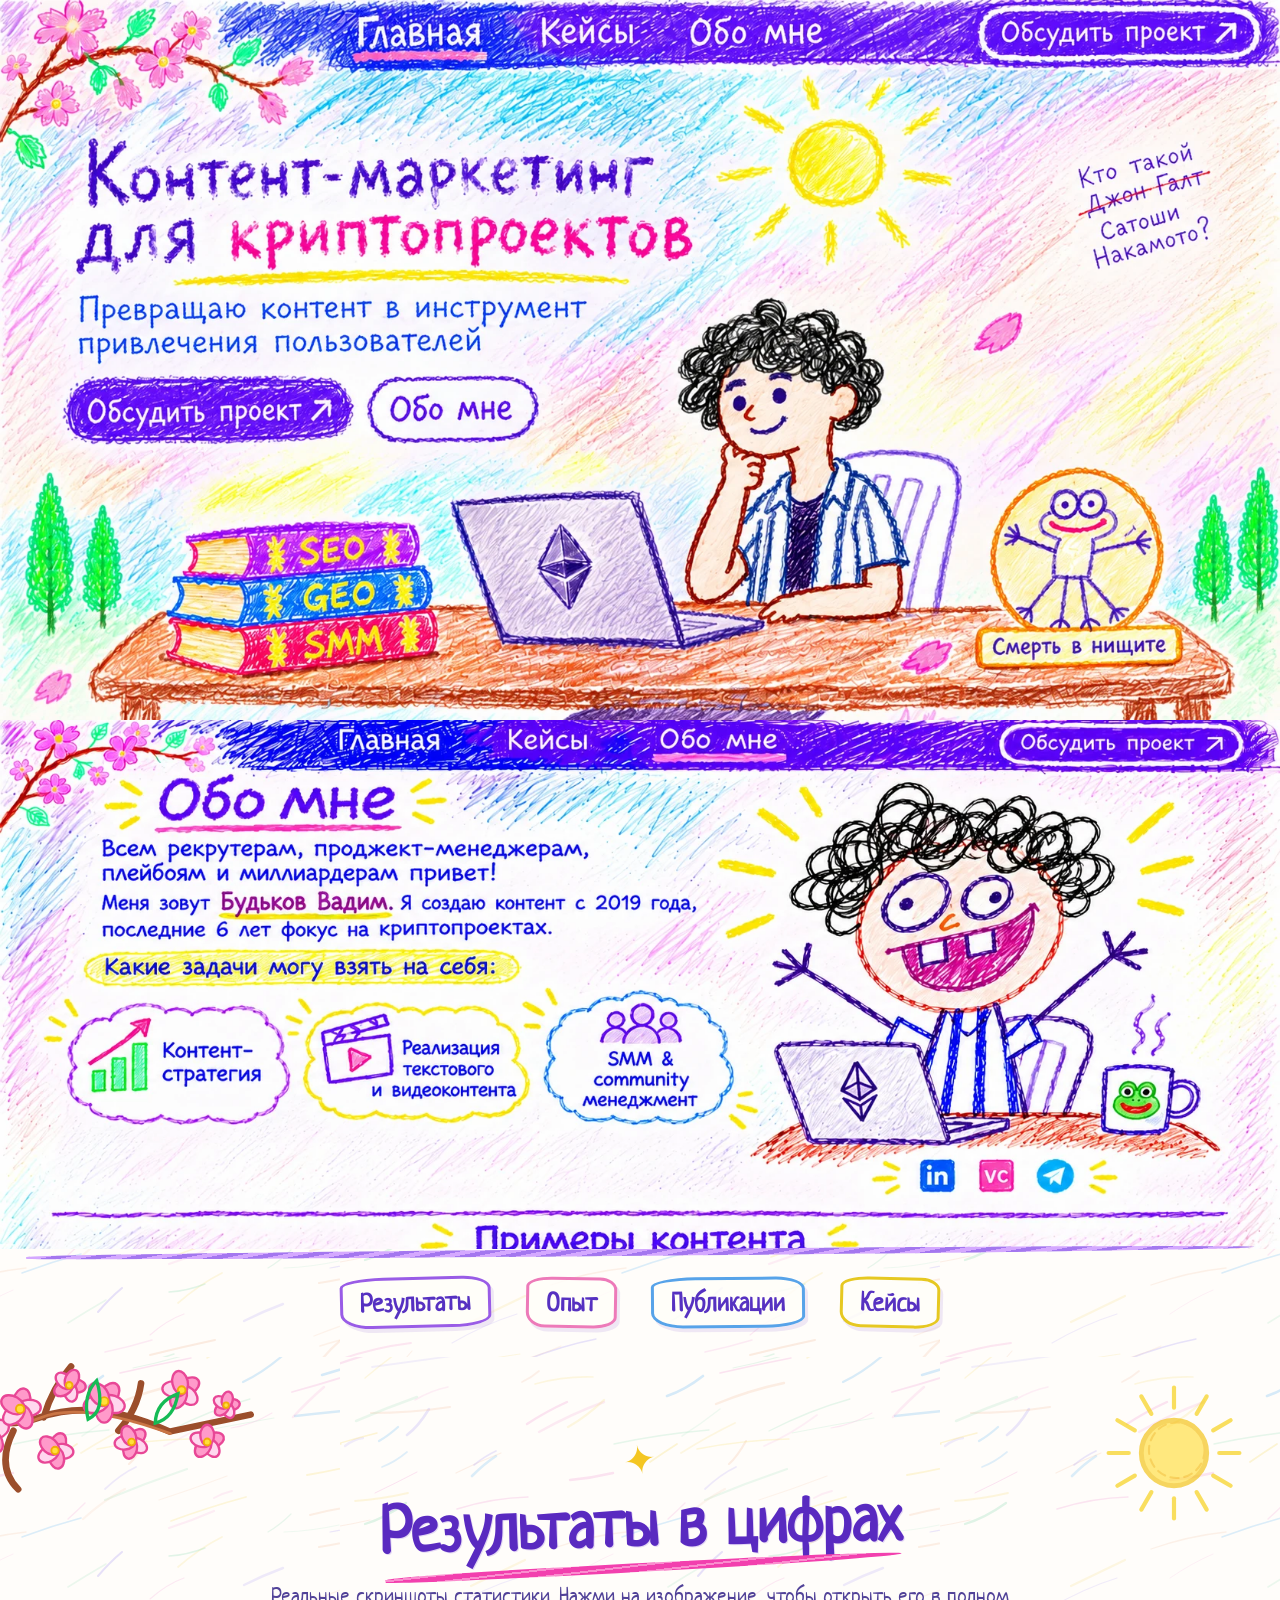
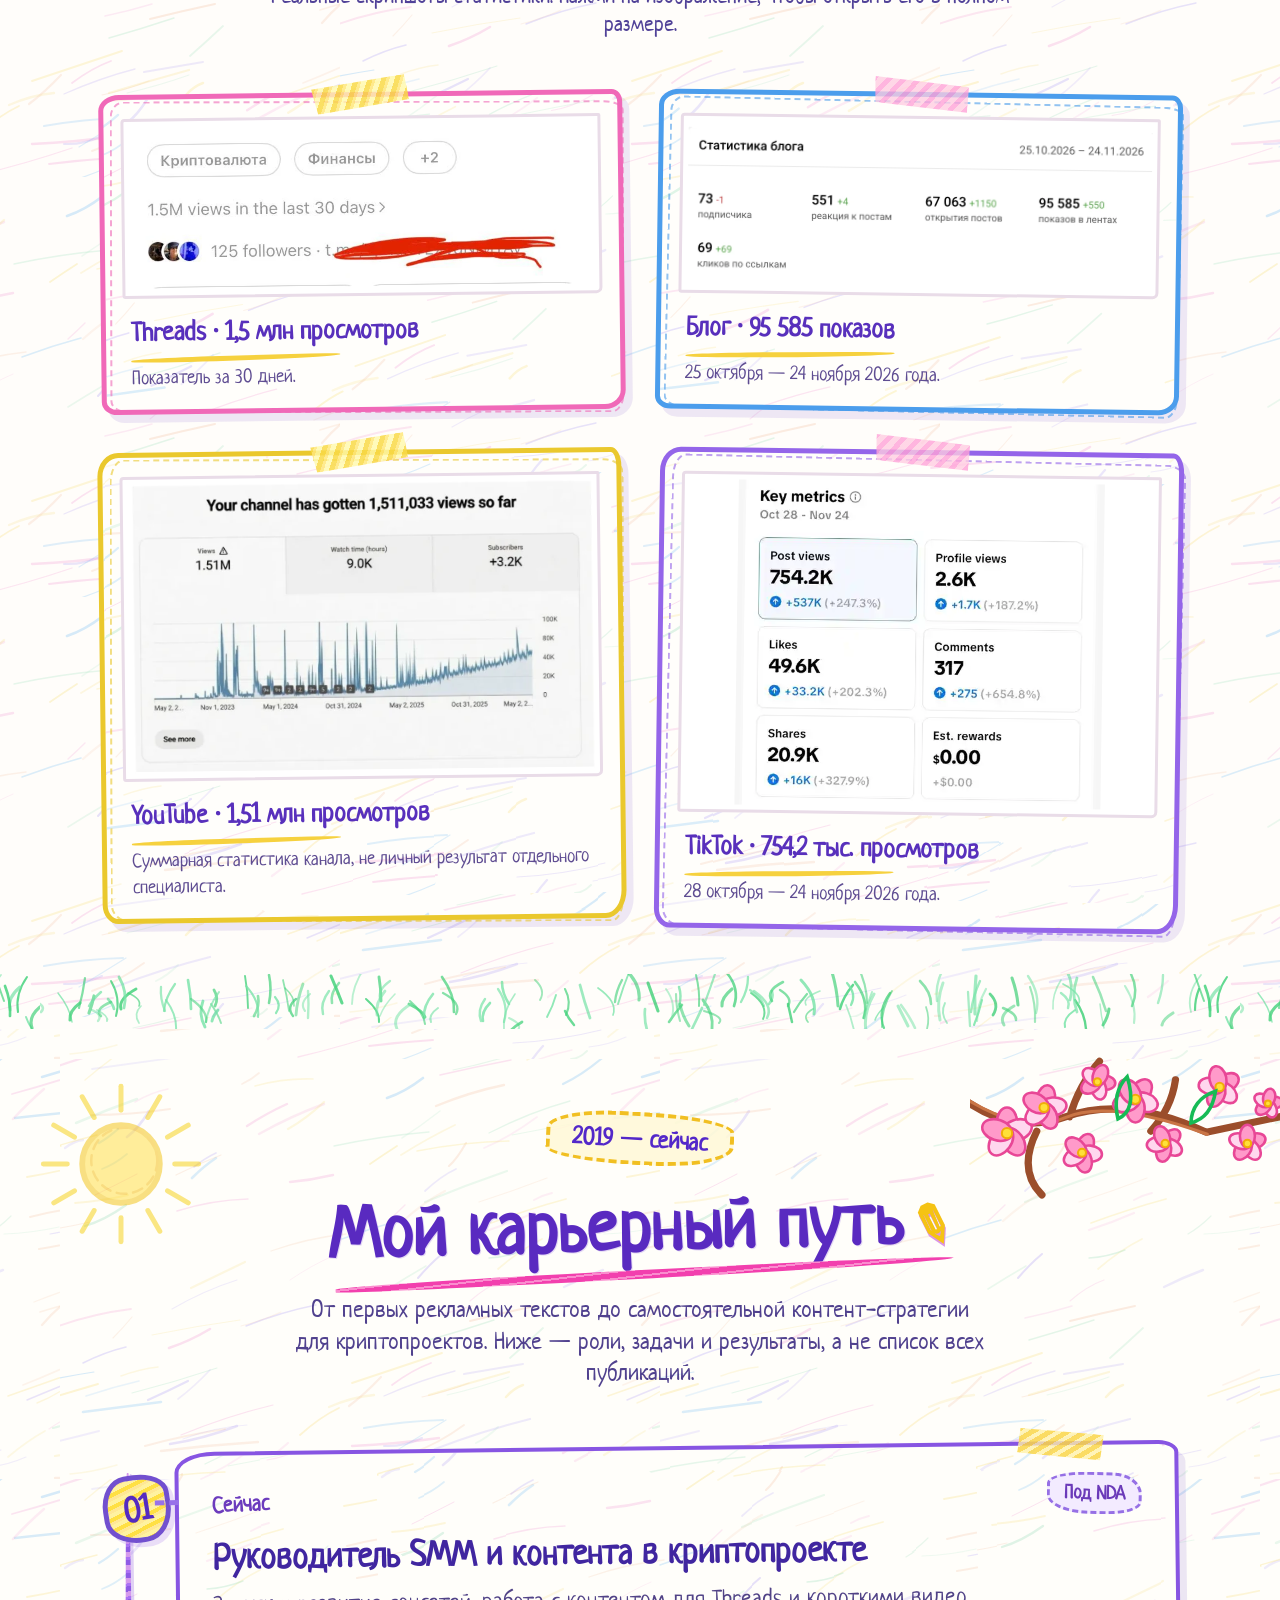
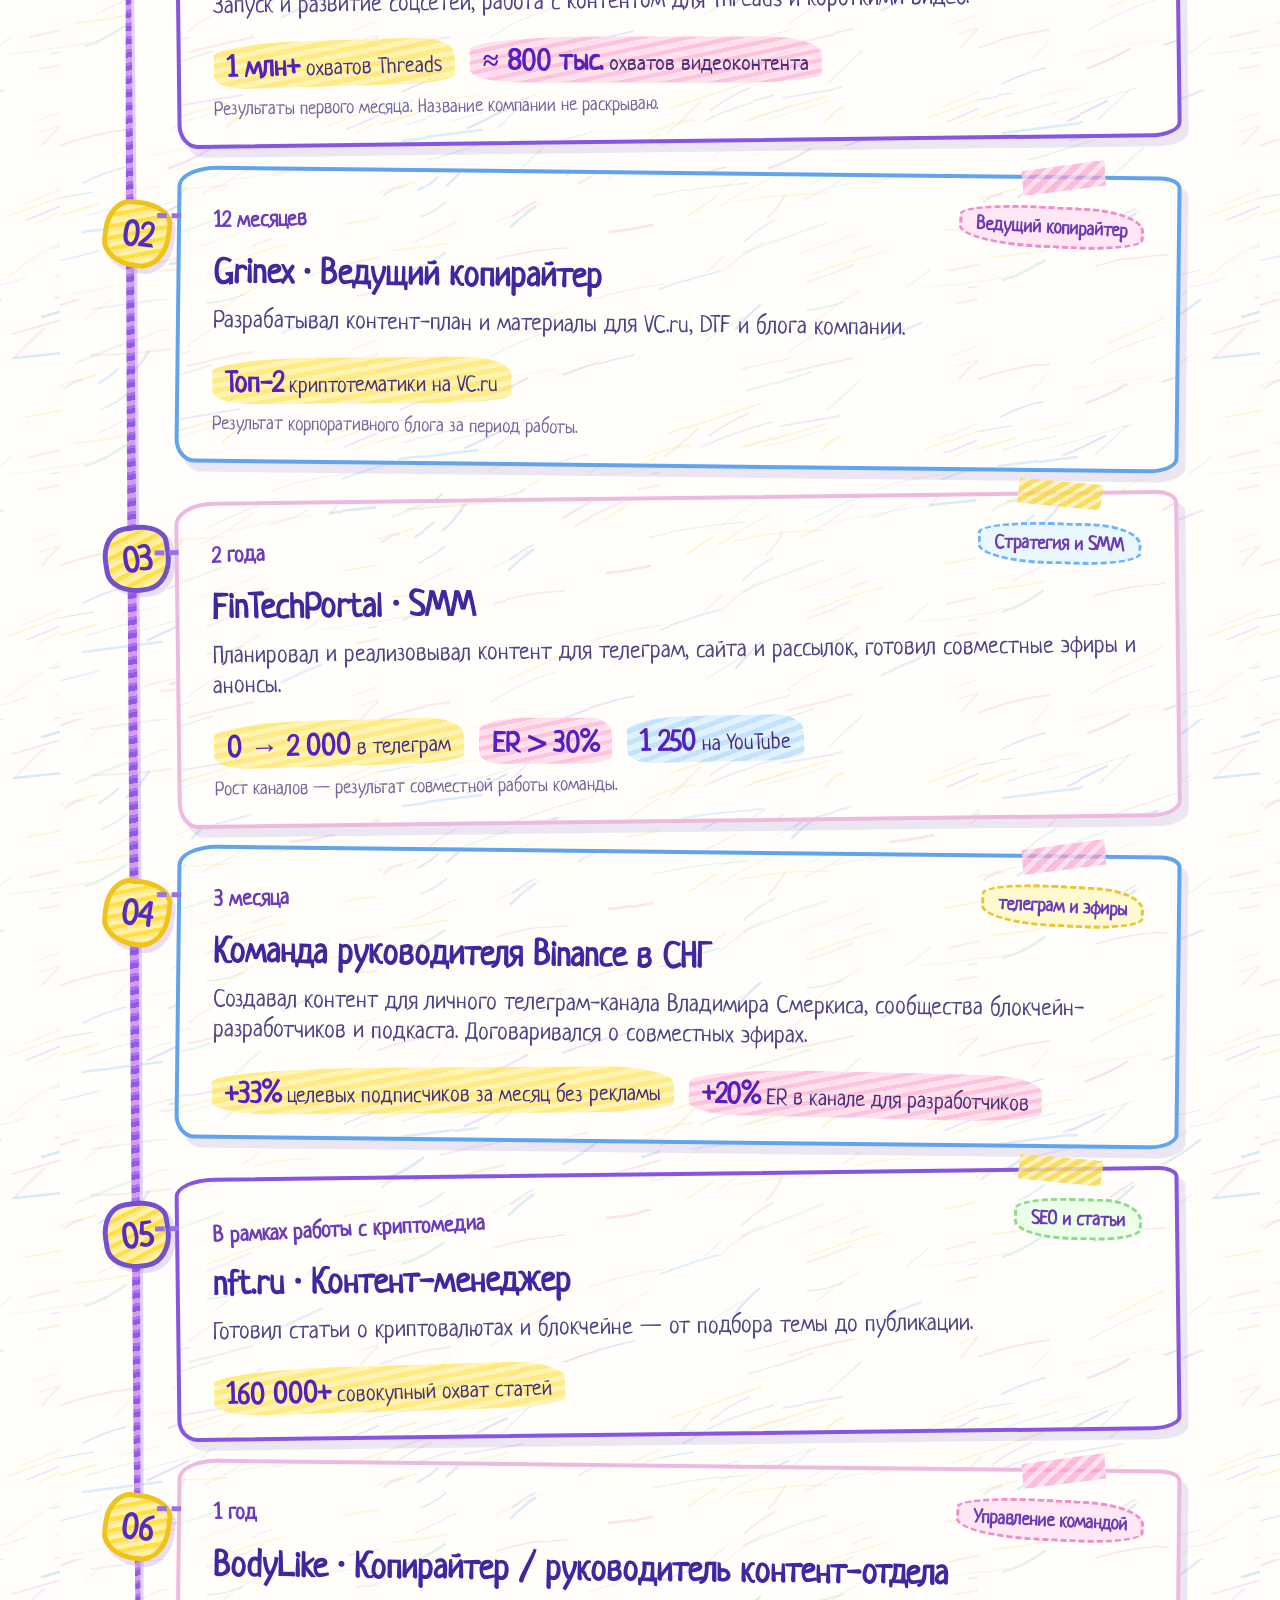
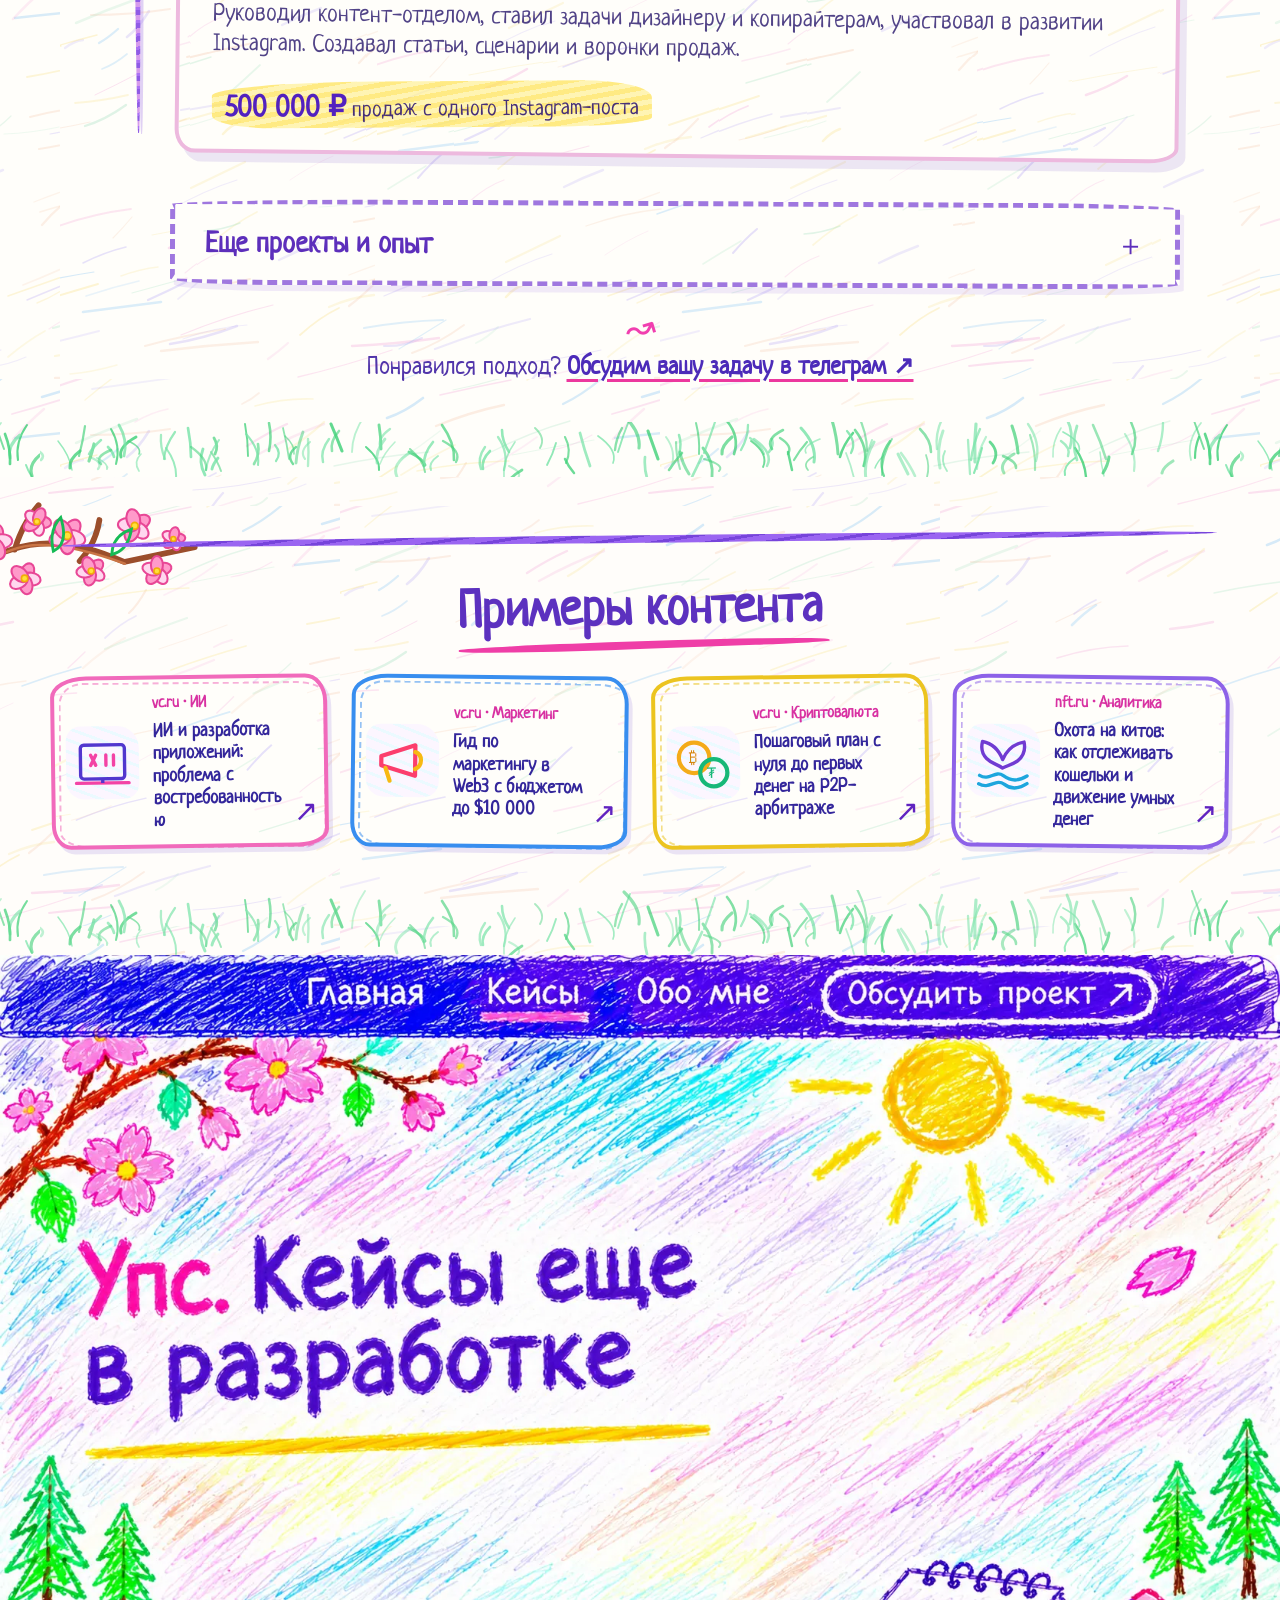
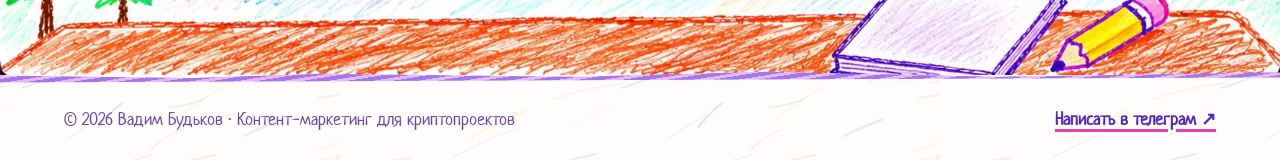
==== commit 06c63623: "feat: consolidate portfolio into one-page crayon diary with anchor navigation and SEO redirects" ====
--- a/about.html
+++ b/about.html
@@ -1,146 +1,13 @@
-<!doctype html><html lang="ru"><head><meta charset="utf-8"><meta name="viewport" content="width=device-width, initial-scale=1"><meta name="theme-color" content="#5630cd"><link rel="icon" type="image/svg+xml" href="assets/favicon.svg"><meta name="robots" content="index,follow,max-image-preview:large"><title>Обо мне — Вадим Будьков | Контент-стратег для криптопроектов</title><meta name="description" content="Вадим Будьков: контент с 2019 года, опыт работы с криптопроектами. Контент-стратегия, создание текстов и видео, SMM и комьюнити. Примеры публикаций на vc.ru и NFT.ru."><meta property="og:type" content="website"><meta property="og:locale" content="ru_RU"><meta property="og:title" content="Обо мне — Вадим Будьков | Контент-стратег для криптопроектов"><meta property="og:description" content="Вадим Будьков: контент с 2019 года, опыт работы с криптопроектами. Контент-стратегия, создание текстов и видео, SMM и комьюнити. Примеры публикаций на vc.ru и NFT.ru."><meta name="twitter:card" content="summary_large_image"><meta property="og:image" content="https://vadimbudkov.vercel.app/assets/about-art.webp"><meta property="og:url" content="https://vadimbudkov.vercel.app/about.html"><link rel="canonical" href="https://vadimbudkov.vercel.app/about.html"><link rel="preload" href="assets/about-art.webp" as="image" media="(min-width: 821px)"><link rel="stylesheet" href="styles.css"><script type="application/ld+json">{"@context":"https://schema.org","@type":"Person","name":"Вадим Будьков","alternateName":"Вадим","jobTitle":"Контент-стратег и специалист по социальным сетям","description":"Специалист по контент-маркетингу и SMM для криптопроектов. Создает контент с 2019 года.","knowsAbout":["Криптовалюты","Контент-стратегия","SEO","GEO","SMM","Управление сообществом"],"sameAs":["https://t.me/borisaguero","https://www.linkedin.com/in/vadim-budkov-2aa100133/","https://vc.ru/id419424"],"@id":"https://vadimbudkov.vercel.app/#person","url":"https://vadimbudkov.vercel.app/about.html","inLanguage":"ru-RU"}</script><script type="application/ld+json">{"@context":"https://schema.org","@type":"ProfilePage","name":"Обо мне — Вадим Будьков","inLanguage":"ru-RU","hasPart":[{"@type":"CreativeWork","name":"ИИ и разработка приложений: проблема с востребованностью","url":"https://vc.ru/ai/2977378-ii-i-razrabotka-prilozheniy-problema-s-vostrebovannostyu"},{"@type":"CreativeWork","name":"Гид по маркетингу в Web3 с бюджетом до $10 000","url":"https://vc.ru/marketing/2788268-gid-po-marketingu-v-web3-s-byudjetom-do-10-000"},{"@type":"CreativeWork","name":"Пошаговый план с нуля до первых денег на P2P-арбитраже","url":"https://vc.ru/crypto/685261-poshagovyi-plan-s-nulya-do-pervyh-deneg-na-p2p-arbitrazhe"},{"@type":"CreativeWork","name":"Охота на китов: как отслеживать кошельки и движение умных денег","url":"https://nft.ru/article/okhota-na-kitov-kak-otslezhivat-koshelki-i-dvizhenie-umnykh-deneg-975"}],"mainEntity":{"@id":"https://vadimbudkov.vercel.app/#person"},"@id":"https://vadimbudkov.vercel.app/about.html#profile","url":"https://vadimbudkov.vercel.app/about.html"}</script></head><body>
-<a class="skip-link" href="#main">К содержимому</a><main id="main">
-<section class="desktop-art" aria-label="Обо мне — рисованная страница">
- <img class="art" src="assets/about-art.webp" width="1672" height="941" fetchpriority="high" alt="" aria-hidden="true">
- <div class="sr-only"><h1>Обо мне — Вадим Будьков</h1><p>Всем рекрутерам, проджект-менеджерам, плейбоям и миллиардерам привет! Меня зовут Будьков Вадим. Я создаю контент с 2019 года, последние 6 лет фокус на криптопроектах.</p><h2>Какие задачи могу взять на себя</h2><ul><li>Контент-стратегия</li><li>Реализация текстового и видеоконтента</li><li>SMM и community менеджмент</li></ul><h2>Примеры контента</h2><p><a href="https://vc.ru/ai/2977378-ii-i-razrabotka-prilozheniy-problema-s-vostrebovannostyu">ИИ и разработка приложений: проблема с востребованностью</a></p><p><a href="https://vc.ru/marketing/2788268-gid-po-marketingu-v-web3-s-byudjetom-do-10-000">Гид по маркетингу в Web3 с бюджетом до $10 000</a></p><p><a href="https://vc.ru/crypto/685261-poshagovyi-plan-s-nulya-do-pervyh-deneg-na-p2p-arbitrazhe">Пошаговый план с нуля до первых денег на P2P-арбитраже</a></p><p><a href="https://nft.ru/article/okhota-na-kitov-kak-otslezhivat-koshelki-i-dvizhenie-umnykh-deneg-975">Охота на китов: как отслеживать кошельки и движение умных денег</a></p></div>
- <nav aria-label="Основная навигация"><a class="hit hit-home" style="--x:25.4187%;--y:0.0000%;--w:12.7990%;--h:7.6514%;" href="index.html" aria-label="Главная страница" ><span class="sr-only">Главная страница</span></a>
-<a class="hit hit-cases" style="--x:38.8158%;--y:0.0000%;--w:11.1244%;--h:7.6514%;" href="cases.html" aria-label="Кейсы — страница в разработке" ><span class="sr-only">Кейсы — страница в разработке</span></a>
-<a class="hit hit-about" style="--x:50.2990%;--y:0.0000%;--w:11.7823%;--h:7.6514%;" href="about.html" aria-label="Обо мне" ><span class="sr-only">Обо мне</span></a>
-<a class="hit hit-top-cta" style="--x:76.6746%;--y:0.0000%;--w:20.6340%;--h:7.6514%;" href="https://t.me/borisaguero" aria-label="Обсудить проект в телеграм" target="_blank" rel="noopener noreferrer"><span class="sr-only">Обсудить проект в телеграм</span></a></nav>
- <a class="hit hit-social-linkedin" style="--x:70.0957%;--y:58.5547%;--w:3.9474%;--h:7.2264%;" href="https://www.linkedin.com/in/vadim-budkov-2aa100133/" aria-label="LinkedIn Вадима Будькова" target="_blank" rel="noopener noreferrer"><span class="sr-only">LinkedIn Вадима Будькова</span></a>
- <a class="hit hit-social-vc" style="--x:74.4617%;--y:58.2359%;--w:4.7249%;--h:7.7577%;" href="https://vc.ru/id419424" aria-label="Блог на vc.ru" target="_blank" rel="noopener noreferrer"><span class="sr-only">Блог на vc.ru</span></a>
- <a class="hit hit-social-telegram" style="--x:78.9474%;--y:58.3422%;--w:5.7416%;--h:7.9702%;" href="https://t.me/borisaguero" aria-label="телеграм Вадима Будькова" target="_blank" rel="noopener noreferrer"><span class="sr-only">телеграм Вадима Будькова</span></a>
- <a class="hit hit-article-1" style="--x:3.8876%;--y:76.5143%;--w:22.4282%;--h:17.2157%;" href="https://vc.ru/ai/2977378-ii-i-razrabotka-prilozheniy-problema-s-vostrebovannostyu" aria-label="Открыть публикацию: ИИ и разработка приложений: проблема с востребованностью" target="_blank" rel="noopener noreferrer"><span class="sr-only">Открыть публикацию: ИИ и разработка приложений: проблема с востребованностью</span></a><a class="hit hit-article-2" style="--x:26.4354%;--y:76.0893%;--w:22.1292%;--h:17.8533%;" href="https://vc.ru/marketing/2788268-gid-po-marketingu-v-web3-s-byudjetom-do-10-000" aria-label="Открыть публикацию: Гид по маркетингу в Web3 с бюджетом до $10 000" target="_blank" rel="noopener noreferrer"><span class="sr-only">Открыть публикацию: Гид по маркетингу в Web3 с бюджетом до $10 000</span></a><a class="hit hit-article-3" style="--x:48.8636%;--y:76.1955%;--w:22.6077%;--h:17.8533%;" href="https://vc.ru/crypto/685261-poshagovyi-plan-s-nulya-do-pervyh-deneg-na-p2p-arbitrazhe" aria-label="Открыть публикацию: Пошаговый план с нуля до первых денег на P2P-арбитраже" target="_blank" rel="noopener noreferrer"><span class="sr-only">Открыть публикацию: Пошаговый план с нуля до первых денег на P2P-арбитраже</span></a><a class="hit hit-article-4" style="--x:71.5909%;--y:76.0893%;--w:23.9833%;--h:17.8533%;" href="https://nft.ru/article/okhota-na-kitov-kak-otslezhivat-koshelki-i-dvizhenie-umnykh-deneg-975" aria-label="Открыть публикацию: Охота на китов: как отслеживать кошельки и движение умных денег" target="_blank" rel="noopener noreferrer"><span class="sr-only">Открыть публикацию: Охота на китов: как отслеживать кошельки и движение умных денег</span></a>
-</section>
-<section class="mobile-screen about-screen" aria-labelledby="about-title">
- <nav class="mobile-nav" aria-label="Главное меню"><a href="index.html" >Главная</a><a href="cases.html">Кейсы</a><a href="about.html" aria-current="page">Обо мне</a><a href="https://t.me/borisaguero" class="top-contact" target="_blank" rel="noopener noreferrer" aria-label="Обсудить проект в телеграм">↗</a></nav>
- <div class="mobile-inner">
- <h1 id="about-title">Обо мне <span class="title-spark" aria-hidden="true">✳</span></h1>
- <p>Всем рекрутерам, проджект-менеджерам, плейбоям и миллиардерам привет!</p>
- <p>Меня зовут <strong>Будьков Вадим</strong>. Я создаю контент с 2019 года, последние 6 лет фокус на криптопроектах.</p>
- <h2 class="highlight">Какие задачи могу взять на себя:</h2>
- <div class="service-pills"><div class="service-pill purple">Контент-стратегия</div><div class="service-pill yellow">Текстовый и видеоконтент</div><div class="service-pill blue">SMM &amp; community менеджмент</div></div>
- <div class="portrait about-portrait"><img src="assets/about-portrait.webp" width="634" height="479" alt="Нарочито смешной детский рисунок Вадима с черными кудрями, за ноутбуком и чашкой с Pepe"></div>
- <div class="socials" aria-label="Социальные сети и контакты"><a href="https://www.linkedin.com/in/vadim-budkov-2aa100133/" target="_blank" rel="noopener noreferrer" aria-label="LinkedIn Вадима Будькова" title="LinkedIn"><svg viewBox="0 0 24 24" aria-hidden="true" fill="currentColor"><path d="M20.4 2H3.6C2.7 2 2 2.7 2 3.6v16.8c0 .9.7 1.6 1.6 1.6h16.8c.9 0 1.6-.7 1.6-1.6V3.6c0-.9-.7-1.6-1.6-1.6ZM8 18.7H4.8V9H8v9.7ZM6.4 7.7a1.9 1.9 0 1 1 0-3.8 1.9 1.9 0 0 1 0 3.8Zm12.3 11h-3.2V14c0-1.1 0-2.5-1.5-2.5s-1.8 1.2-1.8 2.4v4.8H9V9h3v1.3h.1c.4-.8 1.5-1.5 2.9-1.5 3.1 0 3.7 2 3.7 4.5v5.4Z"/></svg></a><a href="https://vc.ru/id419424" target="_blank" rel="noopener noreferrer" aria-label="Профиль Вадима на VC.ru" title="vc.ru"><svg viewBox="0 0 24 24" aria-hidden="true"><rect x="1" y="1" width="22" height="22" rx="6" fill="currentColor"/><text x="12" y="16" text-anchor="middle" fill="white" font-size="11" font-weight="bold" font-family="Arial,sans-serif">vc</text></svg></a><a href="https://t.me/borisaguero" target="_blank" rel="noopener noreferrer" aria-label="Написать Вадиму в телеграм" title="телеграм"><svg viewBox="0 0 24 24" aria-hidden="true" fill="currentColor"><path d="m21.5 3.1-3.4 16c-.3 1.1-.9 1.4-1.8.9l-5.1-3.8-2.4 2.3c-.3.3-.6.5-1.1.5l.4-5.2L17.6 5c.4-.4-.1-.6-.6-.3L5.5 12 .5 10.4C-.6 10.1-.6 9.3.8 8.8L20 1.8c.9-.3 1.8.2 1.5 1.3Z"/></svg></a></div>
- <section class="samples" id="samples" aria-labelledby="samples-title"><h2 id="samples-title">Примеры контента</h2><div class="article-grid"><a class="article-card pink" href="https://vc.ru/ai/2977378-ii-i-razrabotka-prilozheniy-problema-s-vostrebovannostyu" target="_blank" rel="noopener noreferrer"><div class="article-icon"><svg viewBox="0 0 72 72" fill="none" aria-hidden="true"><rect x="10" y="15" width="52" height="40" rx="4" stroke="#5137ce" stroke-width="4"/><path d="M5 60h62M22 27l6 12m0-12-6 12m18-12v12m9-12v12" stroke="#f343a5" stroke-width="4" stroke-linecap="round"/><path d="M36 55v5" stroke="#5137ce" stroke-width="4"/></svg></div><div class="article-info"><span class="article-category">vc.ru · ИИ</span><h3>ИИ и разработка приложений: проблема с востребованностью</h3></div><span class="arr" aria-hidden="true">↗</span></a>
-<a class="article-card blue" href="https://vc.ru/marketing/2788268-gid-po-marketingu-v-web3-s-byudjetom-do-10-000" target="_blank" rel="noopener noreferrer"><div class="article-icon"><svg viewBox="0 0 72 72" fill="none" aria-hidden="true"><path d="M11 31 51 18v36L11 42Z" stroke="#fc3e6d" stroke-width="5" stroke-linejoin="round"/><path d="M51 26c9 3 9 16 0 20M16 45l5 15" stroke="#f7b913" stroke-width="5" stroke-linecap="round"/></svg></div><div class="article-info"><span class="article-category">vc.ru · Маркетинг</span><h3>Гид по маркетингу в Web3 с бюджетом до $10 000</h3></div><span class="arr" aria-hidden="true">↗</span></a>
-<a class="article-card yellow" href="https://vc.ru/crypto/685261-poshagovyi-plan-s-nulya-do-pervyh-deneg-na-p2p-arbitrazhe" target="_blank" rel="noopener noreferrer"><div class="article-icon"><svg viewBox="0 0 72 72" fill="none" aria-hidden="true"><circle cx="25" cy="30" r="18" stroke="#f4ab19" stroke-width="5"/><circle cx="48" cy="48" r="16" stroke="#16b878" stroke-width="5"/><text x="19" y="36" font-size="20" fill="#d5840a">₿</text><text x="40" y="54" font-size="17" fill="#16b878">₮</text></svg></div><div class="article-info"><span class="article-category">vc.ru · Криптовалюта</span><h3>Пошаговый план с нуля до первых денег на P2P-арбитраже</h3></div><span class="arr" aria-hidden="true">↗</span></a>
-<a class="article-card purple" href="https://nft.ru/article/okhota-na-kitov-kak-otslezhivat-koshelki-i-dvizhenie-umnykh-deneg-975" target="_blank" rel="noopener noreferrer"><div class="article-icon"><svg viewBox="0 0 72 72" fill="none" aria-hidden="true"><path d="M35 45c-7-5-13-5-19-11-5-5-7-12-5-20 12 2 19 9 24 21 5-12 14-19 25-21 2 9-1 17-7 22-5 4-12 6-18 9Z" stroke="#703bd2" stroke-width="4" stroke-linejoin="round"/><path d="M8 54c12 7 18-7 28 0s18 6 28 0M7 64c13 7 20-7 30 0 9 7 18 5 27-1" stroke="#1da6dd" stroke-width="4" stroke-linecap="round"/></svg></div><div class="article-info"><span class="article-category">nft.ru · Аналитика</span><h3>Охота на китов: как отслеживать кошельки и движение умных денег</h3></div><span class="arr" aria-hidden="true">↗</span></a></div></section>
- </div>
-</section>
-
-<section class="proof-section" id="results" aria-labelledby="proof-heading">
-  <div class="proof-paper">
-    <header class="proof-head">
-      <span class="proof-doodle" aria-hidden="true">✦</span>
-      <h2 id="proof-heading">Результаты в цифрах</h2>
-      <p>Реальные скриншоты статистики. Нажми на изображение, чтобы открыть его в полном размере.</p>
-    </header>
-    <div class="proof-grid">
-      <figure class="proof-card proof-card-pink">
-        <a href="assets/proof-threads.webp" target="_blank" rel="noopener noreferrer" aria-label="Увеличить скриншот статистики Threads: 1,5 млн просмотров за 30 дней">
-          <img src="assets/proof-threads.webp" width="828" height="287" loading="lazy" decoding="async" alt="Скриншот Threads: 1,5 миллиона просмотров за последние 30 дней; имя аккаунта закрыто">
-        </a>
-        <figcaption><strong>Threads · 1,5 млн просмотров</strong><span>Показатель за 30 дней.</span></figcaption>
-      </figure>
-      <figure class="proof-card proof-card-blue">
-        <a href="assets/proof-blog.webp" target="_blank" rel="noopener noreferrer" aria-label="Увеличить скриншот статистики блога: 95 585 показов в лентах">
-          <img src="assets/proof-blog.webp" width="938" height="306" loading="lazy" decoding="async" alt="Скриншот аналитики блога: 95 585 показов в лентах и 67 063 открытия постов в период 25 октября – 24 ноября 2026 года">
-        </a>
-        <figcaption><strong>Блог · 95 585 показов</strong><span>25 октября — 24 ноября 2026 года.</span></figcaption>
-      </figure>
-      <figure class="proof-card proof-card-yellow">
-        <a href="assets/proof-youtube.webp" target="_blank" rel="noopener noreferrer" aria-label="Увеличить скриншот статистики YouTube-канала: 1 511 033 просмотров">
-          <img src="assets/proof-youtube.webp" width="567" height="354" loading="lazy" decoding="async" alt="Исходный скриншот аналитики YouTube-канала криптопроекта: 1 511 033 просмотров и 3,2 тысячи новых подписчиков за время существования канала">
-        </a>
-        <figcaption><strong>YouTube · 1,51 млн просмотров</strong><span>Суммарная статистика канала, не личный результат отдельного специалиста.</span></figcaption>
-      </figure>
-      <figure class="proof-card proof-card-purple">
-        <a href="assets/proof-tiktok.webp" target="_blank" rel="noopener noreferrer" aria-label="Увеличить скриншот статистики TikTok: 754,2 тыс. просмотров публикаций">
-          <img src="assets/proof-tiktok.webp" width="600" height="533" loading="lazy" decoding="async" alt="Исходный скриншот статистики TikTok за 28 октября — 24 ноября: 754,2 тыс. просмотров, 49,6 тыс. лайков, 20,9 тыс. репостов, 2,6 тыс. посещений профиля">
-        </a>
-        <figcaption><strong>TikTok · 754,2 тыс. просмотров</strong><span>28 октября — 24 ноября 2026 года.</span></figcaption>
-      </figure>
-    </div>
-  </div>
-</section>
-<section class="career" id="career" aria-labelledby="career-heading">
-  <div class="career-paper">
-    <div class="career-heading-block">
-      <span class="career-overline">2019 — сейчас</span>
-      <h2 id="career-heading">Мой карьерный путь<span class="career-pencil" aria-hidden="true">✎</span></h2>
-      <p>От первых рекламных текстов до самостоятельной контент-стратегии для криптопроектов. Ниже — роли, задачи и результаты, а не список всех публикаций.</p>
-    </div>
-    <ol class="career-steps">
-      <li class="career-step nda">
-        <div class="career-number" aria-hidden="true">01</div>
-        <article class="career-card">
-          <div class="career-topline"><span class="career-period">Сейчас</span><span class="career-tag violet">Под NDA</span></div>
-          <h3>Руководитель SMM и контента в криптопроекте</h3>
-          <p>Запуск и развитие соцсетей, работа с контентом для Threads и короткими видео.</p>
-          <div class="career-highlights"><span><strong>1 млн+</strong> охватов Threads</span><span><strong>≈ 800 тыс.</strong> охватов видеоконтента</span></div>
-          <p class="career-small">Результаты первого месяца. Название компании не раскрываю.</p>
-        </article>
-      </li>
-      <li class="career-step">
-        <div class="career-number" aria-hidden="true">02</div>
-        <article class="career-card">
-          <div class="career-topline"><span class="career-period">12 месяцев</span><span class="career-tag pink">Ведущий копирайтер</span></div>
-          <h3>Grinex · Ведущий копирайтер</h3>
-          <p>Разрабатывал контент-план и материалы для VC.ru, DTF и блога компании.</p>
-          <div class="career-highlights"><span><strong>Топ-2</strong> криптотематики на VC.ru</span></div>
-          <p class="career-small">Результат корпоративного блога за период работы.</p>
-        </article>
-      </li>
-      <li class="career-step">
-        <div class="career-number" aria-hidden="true">03</div>
-        <article class="career-card">
-          <div class="career-topline"><span class="career-period">2 года</span><span class="career-tag blue">Стратегия и SMM</span></div>
-          <h3>FinTechPortal · SMM</h3>
-          <p>Планировал и реализовывал контент для телеграм, сайта и рассылок, готовил совместные эфиры и анонсы.</p>
-          <div class="career-highlights"><span><strong>0 → 2 000</strong> в телеграм</span><span><strong>ER &gt; 30%</strong></span><span><strong>1 250</strong> на YouTube</span></div>
-          <p class="career-small">Рост каналов — результат совместной работы команды.</p>
-        </article>
-      </li>
-      <li class="career-step">
-        <div class="career-number" aria-hidden="true">04</div>
-        <article class="career-card">
-          <div class="career-topline"><span class="career-period">3 месяца</span><span class="career-tag yellow">телеграм и эфиры</span></div>
-          <h3>Команда руководителя Binance в СНГ</h3>
-          <p>Создавал контент для личного телеграм-канала Владимира Смеркиса, сообщества блокчейн-разработчиков и подкаста. Договаривался о совместных эфирах.</p>
-          <div class="career-highlights"><span><strong>+33%</strong> целевых подписчиков за месяц без рекламы</span><span><strong>+20%</strong> ER в канале для разработчиков</span></div>
-        </article>
-      </li>
-      <li class="career-step">
-        <div class="career-number" aria-hidden="true">05</div>
-        <article class="career-card">
-          <div class="career-topline"><span class="career-period">В рамках работы с криптомедиа</span><span class="career-tag green">SEO и статьи</span></div>
-          <h3>nft.ru · Контент-менеджер</h3>
-          <p>Готовил статьи о криптовалютах и блокчейне — от подбора темы до публикации.</p>
-          <div class="career-highlights"><span><strong>160 000+</strong> совокупный охват статей</span></div>
-        </article>
-      </li>
-      <li class="career-step">
-        <div class="career-number" aria-hidden="true">06</div>
-        <article class="career-card">
-          <div class="career-topline"><span class="career-period">1 год</span><span class="career-tag pink">Управление командой</span></div>
-          <h3>BodyLike · Копирайтер / руководитель контент-отдела</h3>
-          <p>Руководил контент-отделом, ставил задачи дизайнеру и копирайтерам, участвовал в развитии Instagram. Создавал статьи, сценарии и воронки продаж.</p>
-          <div class="career-highlights"><span><strong>500 000 ₽</strong> продаж с одного Instagram-поста</span></div>
-        </article>
-      </li>
-    </ol>
-    <details class="career-more">
-      <summary>Еще проекты и опыт <span aria-hidden="true">＋</span></summary>
-      <div class="career-extra">
-        <article><h3>Криптовалютный телеграм-канал · Контент-менеджер</h3><p>10 месяцев. Ежедневные новости, дайджесты, образовательные материалы и подборки. Один пост привел более 50 новых подписчиков при примерно 1 000 просмотров в неделю.</p></article>
-        <article><h3>Platilka · Контент-менеджер</h3><p>телеграм-публикации, иллюстрации и подбор каналов для посевов.</p></article>
-        <article><h3>Garantex Academy · Копирайтер</h3><p>Тексты для рекламных креативов, чат-ботов и вебинарных воронок.</p></article>
-        <article><h3>NFT Gems · Автор контента</h3><p>Обзоры и обучающие публикации об NFT, коллаборации с проектами для развития сообщества.</p></article>
-        <article><h3>RD digital · Копирайтер</h3><p>7 месяцев. Контент для агентства, работавшего с онлайн-школами и блокчейн-проектами. Реклама и воронки продаж.</p></article>
-      </div>
-    </details>
-    <div class="career-end"><span class="career-loop" aria-hidden="true">↝</span><p>Понравился подход? <a href="https://t.me/borisaguero" target="_blank" rel="noopener noreferrer">Обсудим вашу задачу в телеграм ↗</a></p></div>
-  </div>
-</section>
-</main><footer class="footer"><span>© 2026 Вадим Будьков · Контент-маркетинг для криптопроектов</span><a href="https://t.me/borisaguero" target="_blank" rel="noopener noreferrer">Написать в телеграм ↗</a></footer></body></html>+<!doctype html>
+<html lang="ru">
+<head>
+<meta charset="utf-8">
+<meta name="viewport" content="width=device-width, initial-scale=1">
+<meta name="robots" content="noindex,follow">
+<meta http-equiv="refresh" content="0;url=/#about">
+<link rel="canonical" href="https://vadimbudkov.vercel.app/">
+<title>Обо мне — Вадим Будьков</title>
+<script>window.location.replace("/#about");</script>
+</head>
+<body><p>Раздел переехал на главную страницу. <a href="/#about">Открыть «Обо мне»</a>.</p></body>
+</html>
